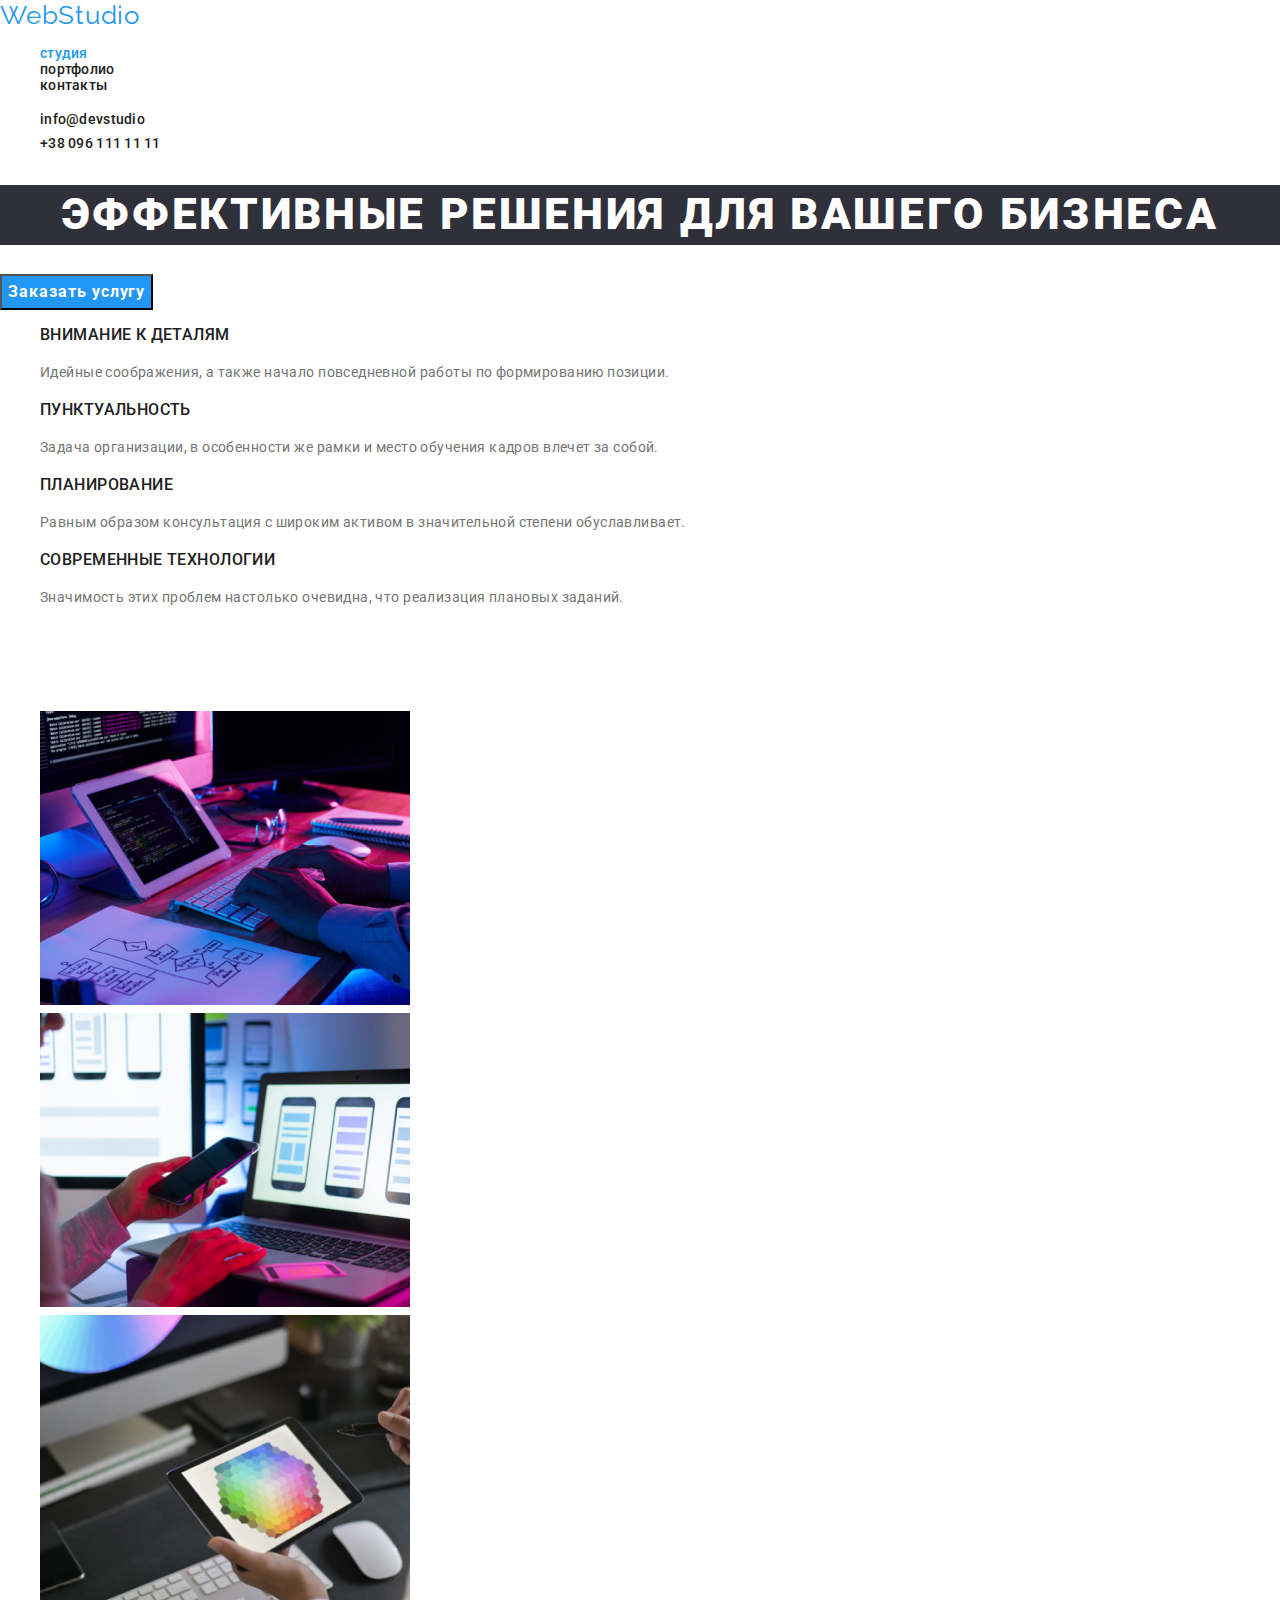
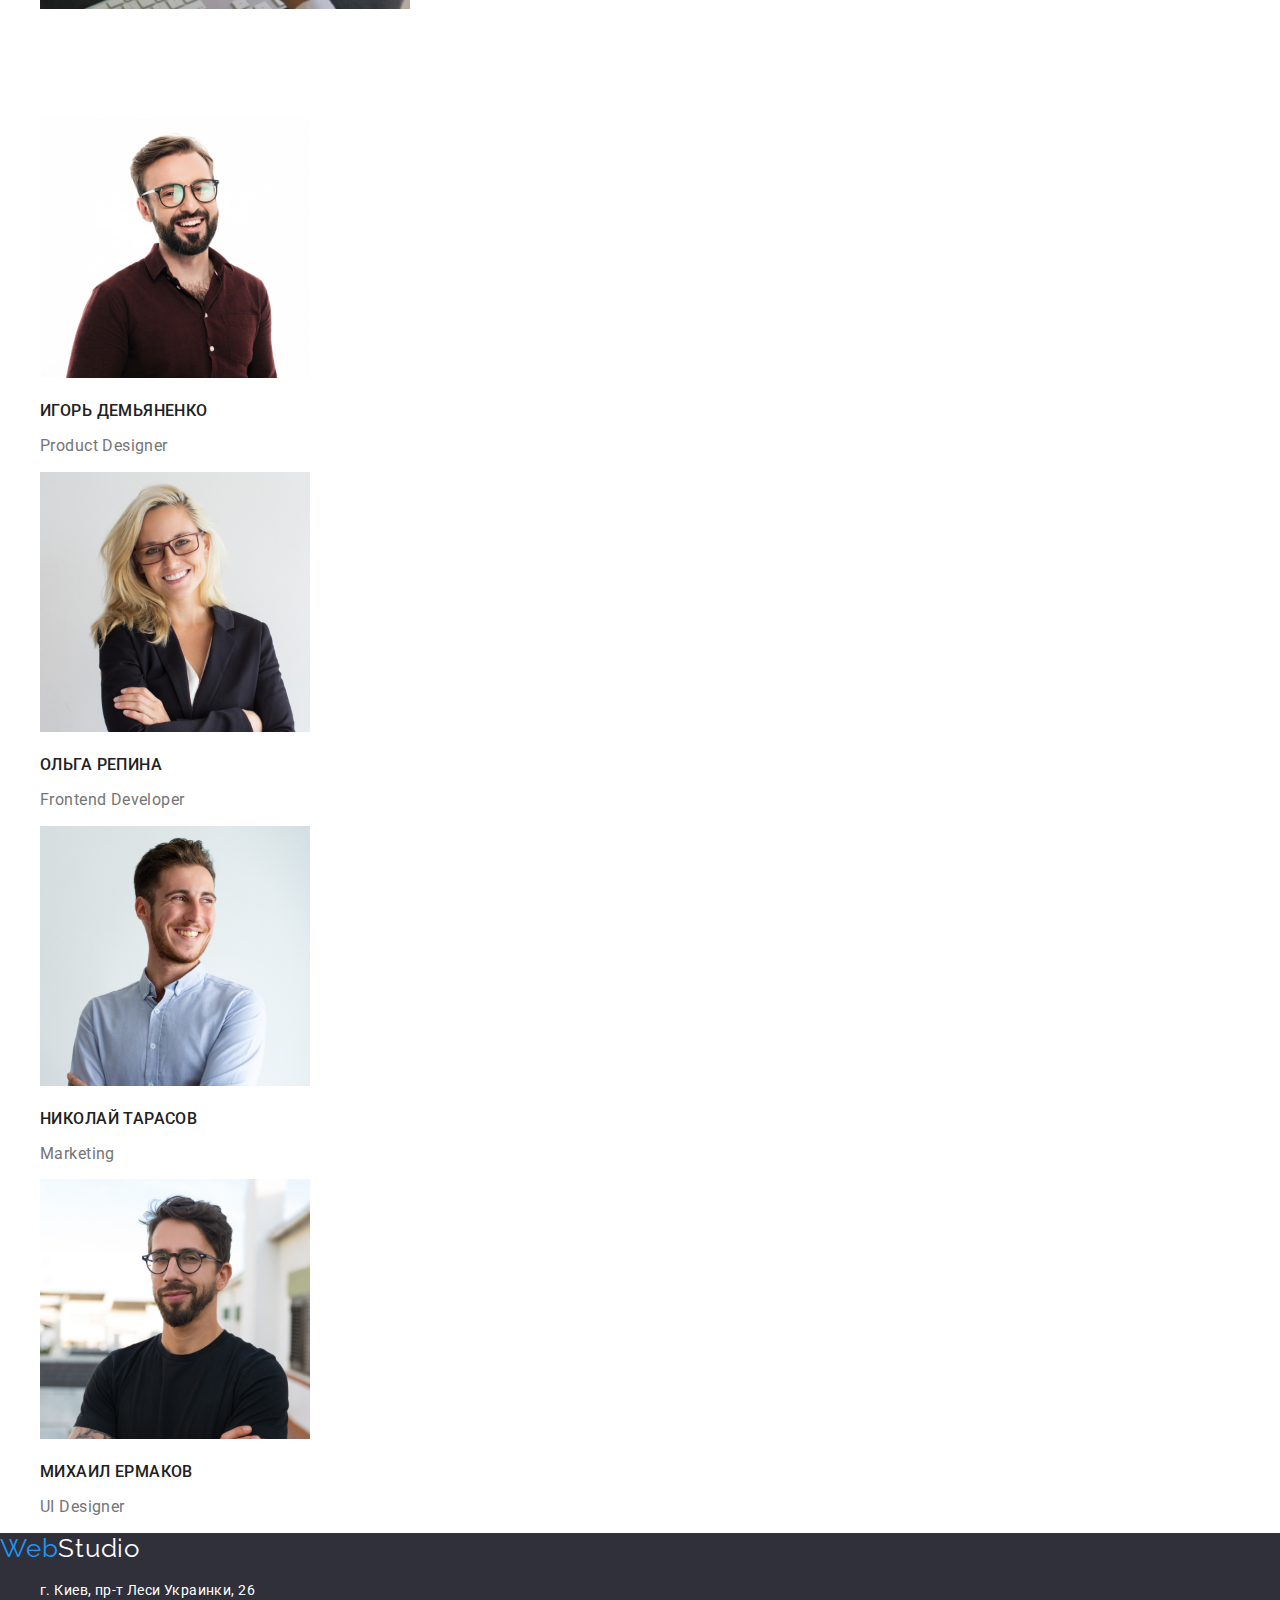
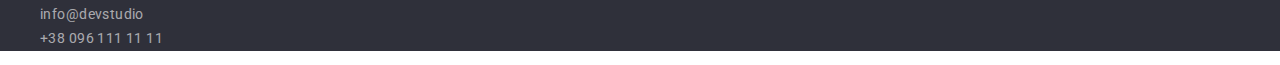
==== index.html @ ec2ee8ae "start" ====
<!DOCTYPE html>
<html lang="ru">
  <head>
    <meta charset="UTF-8" />
    <meta http-equiv="X-UA-Compatible" content="IE=edge" />
    <meta name="viewport" content="width=device-width, initial-scale=1.0" />
    <link rel="preconnect" href="https://fonts.gstatic.com">
    <link href="https://fonts.googleapis.com/css2?family=Raleway:wght@700&family=Roboto:wght@400;500;700;900&display=swap" rel="stylesheet">
    <link rel="stylesheet" href="https://cdnjs.cloudflare.com/ajax/libs/modern-normalize/1.0.0/modern-normalize.css">
    <link rel="stylesheet" href="./css/styles.css">
    <title>Document</title>
  </head>
  <body>
    <header>
      <a href="./index.html" class="link logo"><span class="logo-header">Web</span>Studio</a>
      <nav class="text-nav">
        <ul class="list">
          <li><a href="./index.html" class="link accent-pege">студия</a></li>
          <li><a href="./portfolio.html" class="link">портфолио</a></li>
          <li><a href="" class="link">контакты</a></li>
        </ul>
      </nav>

      <ul class="list">
        <li><a class="link text-nav contacts" href="mailto:info@devstudio">info@devstudio</a></li>
        <li><a class="link text-nav contacts" href="tel:+380961111111">+38 096 111 11 11</a></li>
      </ul>
    </header>

    <!--секцыя шапка-->
    <main>
      <section>
        <h1 class="main-title">Эффективные решения для вашего бизнеса</h1>
        <button class="btn" type="button">Заказать услугу</button>
      </section>

      <!--особености-->

      <section>
        <h2 class="visually-hidden">характеристики</h2>
        <ul class="list">
          <li>
            <h3 class="title-text">Внимание к деталям</h3>
            <p>
              Идейные соображения, а также начало повседневной работы по
              формированию позиции.
            </p>
          </li>
          <li>
            <h3 class="title-text">Пунктуальность</h3>
            <p>
              Задача организации, в особенности же рамки и место обучения кадров
              влечет за собой.
            </p>
          </li>
          <li>
            <h3 class="title-text">Планирование</h3>
            <p>
              Равным образом консультация с широким активом в значительной
              степени обуславливает.
            </p>
          </li>
          <li>
            <h3 class="title-text">Современные технологии</h3>
            <p>
              Значимость этих проблем настолько очевидна, что реализация
              плановых заданий.
            </p>
          </li>
        </ul>
      </section>

      <!--чем мы занимаемся-->

      <section>
        <h2 class="title-section">Чем мы занимаемся</h2>
        <ul class="list">
          <li>
            <img src="./imeges/box1.jpg" alt="box1" width="370" height="294" />
          </li>
          <li>
            <img src="./imeges/box2.jpg" alt="box2" width="370" height="294" />
          </li>
          <li>
            <img src="./imeges/box3.jpg" alt="box3" width="370" height="294" />
          </li>
        </ul>
      </section>

      <!--наша команда-->

      <section>
        <h2 class="title-section">наша команда</h2>
        <ul class="list">
          <li>
            <img
              src="./imeges/igor.jpg"
              alt="Игорь Демьяненко"
              width="270"
              height="260"
            />
            <h3 class="title-text">Игорь Демьяненко</h3>
            <p lang="en" class="text-team-card">Product Designer</p>
          </li>
          <li>
            <img
              src="./imeges/olga.jpg"
              alt="Ольга Репина"
              width="270"
              height="260"
            />
            <h3 class="title-text">Ольга Репина</h3>
            <p lang="en" class="text-team-card">Frontend Developer</p>
          </li>
          <li>
            <img
              src="./imeges/nikolay.jpg"
              alt="Николай Тарасов"
              width="270"
              height="260"
            />
            <h3 class="title-text">Николай Тарасов</h3>
            <p lang="en" class="text-team-card">Marketing</p>
          </li>
          <li>
            <img
              src="./imeges/mihail.jpg"
              alt="Михаил Ермаков"
              width="270"
              height="260"
            />
            <h3 class="title-text">Михаил Ермаков</h3>
            <p lang="en" class="text-team-card">UI Designer</p>
          </li>
        </ul>
      </section>
    </main>
    <!--футер-->

    <footer class="footer">
      <a href="./index.html" class="link logo"><span class="logo-header">Web</span><span class="Studio-cl">Studio</span></a>
      <address class="address">
        <ul class="list">
          <li class="address-street">г. Киев, пр-т Леси Украинки, 26</li>
          <li><a class="link contacts-addres" href="mailto:info@devstudio">info@devstudio</a></li>
          <li><a class="link contacts-addres" href="tel:+380961111111">+38 096 111 11 11</a></li>
        </ul>
      </address>
    </footer>
  </body>
</html>
---- css/styles.css ----
:root{
    --mein-text-cl:#757575;
    --main-title-cl:#FFFFFF;
    --title-cl:#212121;
    --link-cl:#2196F3;

    --main-text-cl:'Roboto', sans-serif;
    --title-text-cl:'Raleway', sans-serif;

    --blak-bg:#2F303A;
    --bg:#F5F4FA;
    --bg:#E5E5E5;
}




body{   
    font-family: var(--main-text-cl);
    font-size: 14px;
    line-height: 1.71;
    letter-spacing: 0.03em;
    color:var(--mein-text-cl)}

.link{
    color: var(--title-cl);
    text-decoration: none;
}

.link:hover,
.link:focus{color:var(--link-cl);}

.logo{
    font-family: var(--title-text-cl);
    font-size: 26px;
    line-height: 1.19;
    letter-spacing: 0.03em;
    }

.visually-hidden {
    position: absolute;
    width: 1px;
    height: 1px;
    border: 0;
    margin: -1px;
    padding: 0;
    clip: rect(0 0 0 0);
    overflow: hidden;
}

.logo-header{color:var(--link-cl);}

.list{list-style: none;}

.address{font-style:inherit;}

.text-nav{
    font-weight: 500;
    font-size: 14px;
    line-height: 1.14;
    letter-spacing: 0.02em;
    color:var(--title-cl) ;}

.accent-pege{color: var(--link-cl);}

.contacts{
    color: var(--title-cl);}
    
    .main-title{
    font-weight: 900;
    font-size: 44px;
    line-height: 1.36;
    text-align: center;
    letter-spacing: 0.06em;
    text-transform: uppercase;
    color:var(--main-title-cl);
    background-color:var(--blak-bg);
}

.btn{
    font-weight: bold;
    font-size: 16px;
    line-height: 1.87;
    letter-spacing: 0.06em;
    color:var(--main-title-cl);
    background-color:var(--link-cl);

}

.title-section{
    font-weight: bold;
    font-size: 36px;
    line-height: 1.16;
    text-align: center;
    letter-spacing: 0.03em;
    color: var(--main-title-cl);

}

.title-text{
    font-weight: 500;
    font-size: 16px;
    line-height: 1.18;
    text-transform: uppercase;
    color:var(--title-cl);
   }

   .text-team-card{
        font-size: 16px;
        line-height: 1.18;
    }

   .footer{background-color: var(--blak-bg);}

   .Studio-cl{color:var(--main-title-cl)}

   .address-street{color: var(--main-title-cl)}

  
   .contacts-addres{color: rgba(255, 255, 255, 0.6);}

   .btn-filtr{
        font-weight: 500;
        font-size: 16px;
        line-height: 1.62;
        text-align: center;
        color:var(--title-cl)    
   }

   .btn-filtr:hover,
   .btn-filtr:focus{
       color: var(--main-title-cl);
       background-color: var(--link-cl);
       cursor: pointer;
   }

   .title-portfolio{
        font-weight: bold;
        font-size: 18px;
        line-height: 2;
        letter-spacing: 0.06em;
        color: var(--title-cl);
   }



   .text-portfolio{
        font-size: 16px;
        line-height: 1.87;
     }
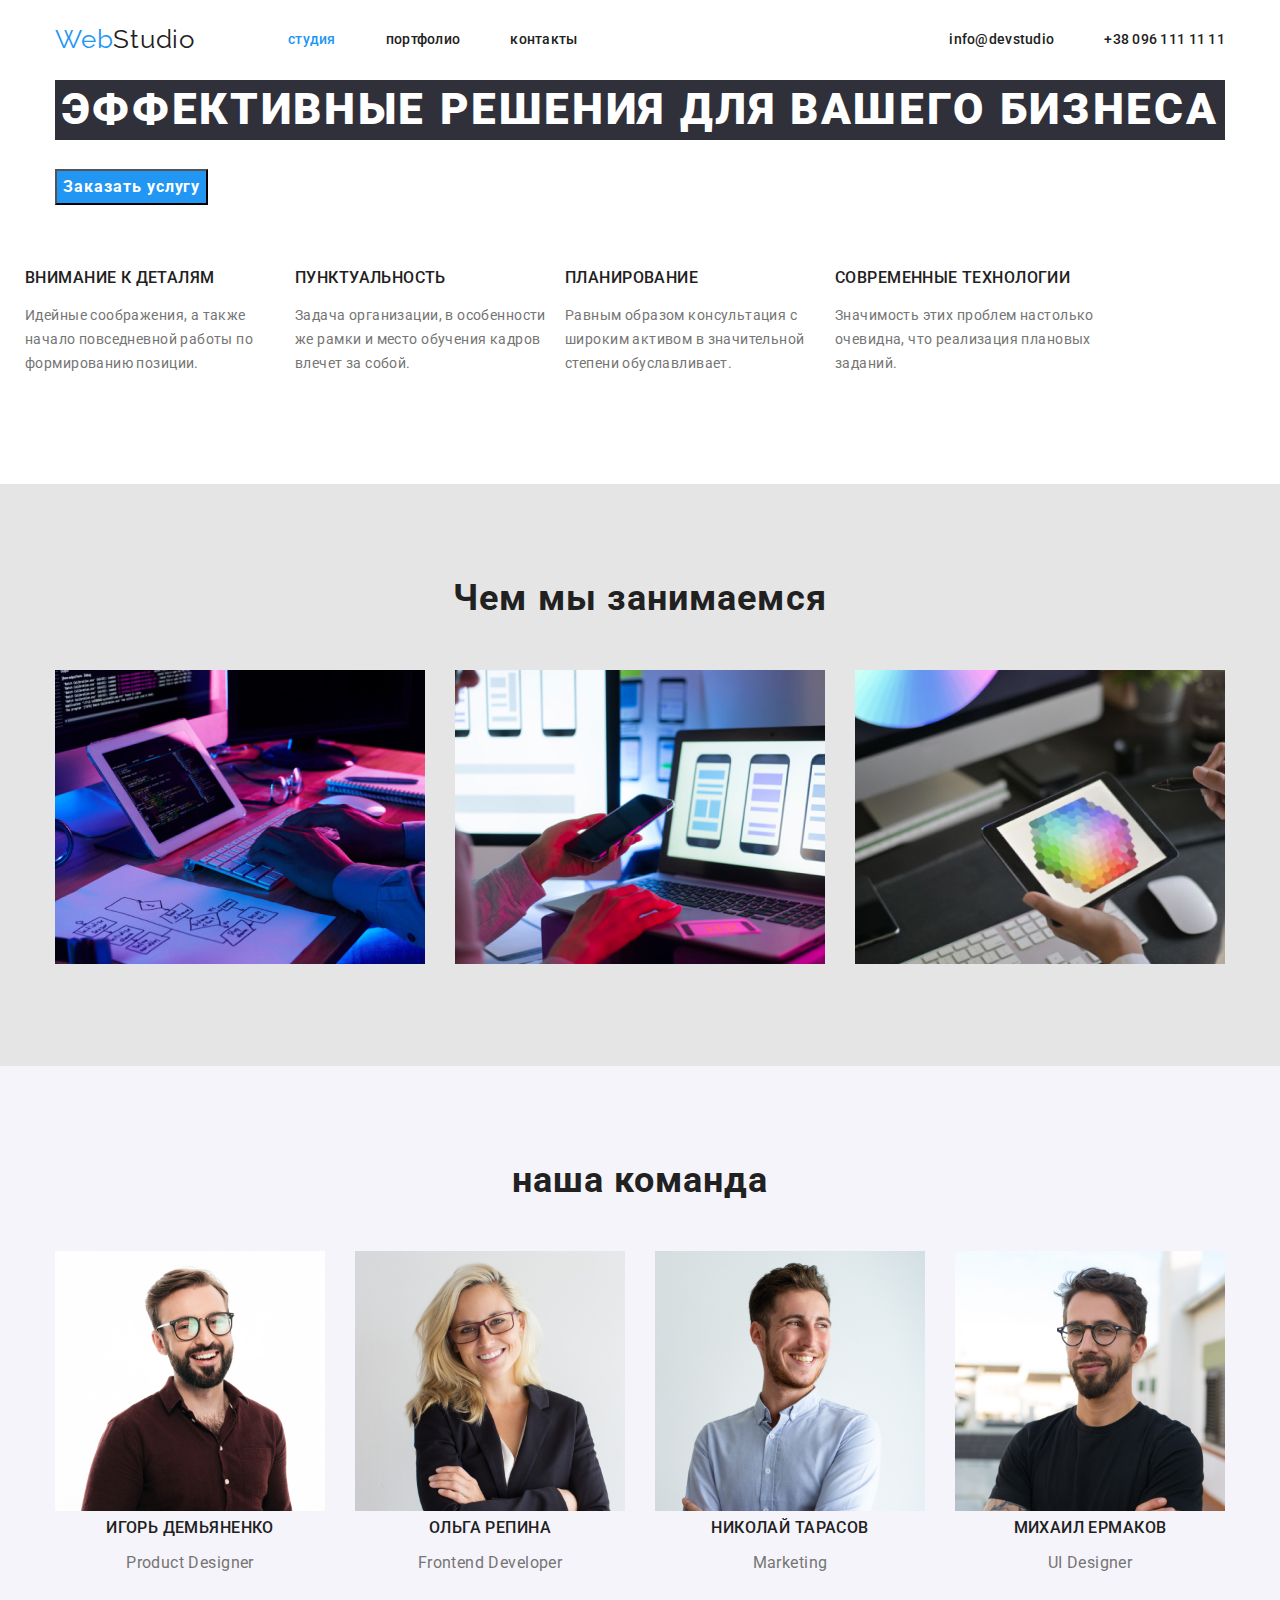
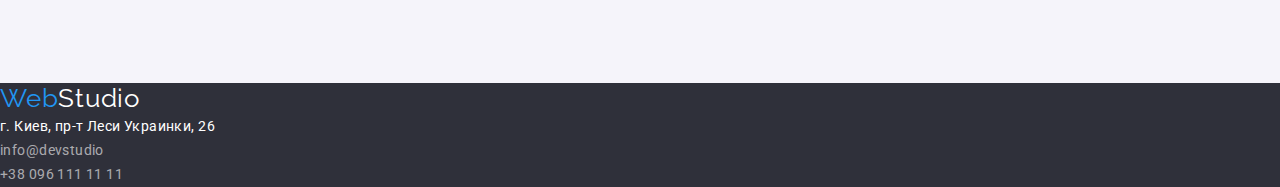
==== commit f8127122: "text" ====
--- a/index.html
+++ b/index.html
@@ -11,56 +11,61 @@
     <title>Document</title>
   </head>
   <body>
-    <header>
-      <a href="./index.html" class="link logo"><span class="logo-header">Web</span>Studio</a>
+    <header class="header">
+      <div class="container">
+      <a href="./index.html" class="link logo logo-marg"><span class="logo-header">Web</span>Studio</a>
       <nav class="text-nav">
-        <ul class="list">
-          <li><a href="./index.html" class="link accent-pege">студия</a></li>
-          <li><a href="./portfolio.html" class="link">портфолио</a></li>
-          <li><a href="" class="link">контакты</a></li>
+        <ul class="menu list">
+          <li class="menu-item"><a href="./index.html" class="link accent-pege">студия</a></li>
+          <li class="menu-item"><a href="./portfolio.html" class="link">портфолио</a></li>
+          <li class="menu-item"><a href="" class="link">контакты</a></li>
         </ul>
       </nav>
 
-      <ul class="list">
-        <li><a class="link text-nav contacts" href="mailto:info@devstudio">info@devstudio</a></li>
+      <ul class="menu list contacts-marg">
+        <li class="mail-marg"><a class="link text-nav contacts" href="mailto:info@devstudio">info@devstudio</a></li>
         <li><a class="link text-nav contacts" href="tel:+380961111111">+38 096 111 11 11</a></li>
       </ul>
+    </div>
     </header>
 
     <!--секцыя шапка-->
     <main>
       <section>
+        <div class="container">
         <h1 class="main-title">Эффективные решения для вашего бизнеса</h1>
         <button class="btn" type="button">Заказать услугу</button>
-      </section>
+            </div>
+          </section>
 
       <!--особености-->
 
-      <section>
+      <section class="section tem-work">
+        <div class="container">
         <h2 class="visually-hidden">характеристики</h2>
-        <ul class="list">
-          <li>
+        <ul class="list card-set">
+          <li class="feature-item">
             <h3 class="title-text">Внимание к деталям</h3>
             <p>
               Идейные соображения, а также начало повседневной работы по
               формированию позиции.
             </p>
           </li>
-          <li>
+          <li class="feature-item">
             <h3 class="title-text">Пунктуальность</h3>
             <p>
               Задача организации, в особенности же рамки и место обучения кадров
               влечет за собой.
             </p>
           </li>
-          <li>
+          <li class="feature-item">
             <h3 class="title-text">Планирование</h3>
             <p>
               Равным образом консультация с широким активом в значительной
               степени обуславливает.
             </p>
           </li>
-          <li>
+          <li class="feature-item">
             <h3 class="title-text">Современные технологии</h3>
             <p>
               Значимость этих проблем настолько очевидна, что реализация
@@ -68,31 +73,35 @@
             </p>
           </li>
         </ul>
+        </div>
       </section>
 
       <!--чем мы занимаемся-->
 
-      <section>
+      <section class="section team-work">
+        <div class="container">
         <h2 class="title-section">Чем мы занимаемся</h2>
-        <ul class="list">
-          <li>
+        <ul class="list card-set">
+          <li class="item work-item">
             <img src="./imeges/box1.jpg" alt="box1" width="370" height="294" />
           </li>
-          <li>
+          <li class="item work-item">
             <img src="./imeges/box2.jpg" alt="box2" width="370" height="294" />
           </li>
-          <li>
+          <li class="item work-item">
             <img src="./imeges/box3.jpg" alt="box3" width="370" height="294" />
           </li>
         </ul>
+      </div>
       </section>
 
       <!--наша команда-->
 
-      <section>
+      <section class="section team">
+        <div class="container">
         <h2 class="title-section">наша команда</h2>
-        <ul class="list">
-          <li>
+        <ul class="list card-set">
+          <li class="item team-item">
             <img
               src="./imeges/igor.jpg"
               alt="Игорь Демьяненко"
@@ -102,7 +111,7 @@
             <h3 class="title-text">Игорь Демьяненко</h3>
             <p lang="en" class="text-team-card">Product Designer</p>
           </li>
-          <li>
+          <li class="item team-item">
             <img
               src="./imeges/olga.jpg"
               alt="Ольга Репина"
@@ -112,7 +121,7 @@
             <h3 class="title-text">Ольга Репина</h3>
             <p lang="en" class="text-team-card">Frontend Developer</p>
           </li>
-          <li>
+          <li class="item team-item">
             <img
               src="./imeges/nikolay.jpg"
               alt="Николай Тарасов"
@@ -122,7 +131,7 @@
             <h3 class="title-text">Николай Тарасов</h3>
             <p lang="en" class="text-team-card">Marketing</p>
           </li>
-          <li>
+          <li class="item team-item">
             <img
               src="./imeges/mihail.jpg"
               alt="Михаил Ермаков"
@@ -133,6 +142,7 @@
             <p lang="en" class="text-team-card">UI Designer</p>
           </li>
         </ul>
+      </div>
       </section>
     </main>
     <!--футер-->
--- a/css/styles.css
+++ b/css/styles.css
@@ -8,10 +8,19 @@
     --title-text-cl:'Raleway', sans-serif;
 
     --blak-bg:#2F303A;
-    --bg:#F5F4FA;
+    --gray-bg:#F5F4FA;
     --bg:#E5E5E5;
 }
 
+html{
+    box-sizing: border-box;
+}
+
+*,
+*::before,
+*::after {
+  box-sizing: inherit;
+}
 
 
 
@@ -22,6 +31,29 @@
     letter-spacing: 0.03em;
     color:var(--mein-text-cl)}
 
+h1,
+h2,
+h3,
+p{margin-top: 0;}
+
+.container {
+  width: 1200px;
+  padding-left: 15px;
+  padding-right: 15px;
+  margin-left: auto;
+  margin-right: auto;
+}
+
+.section{
+    padding-top: 94px;
+    padding-bottom: 94px;
+   }
+
+.header .container {
+  display: flex;
+  align-items: center;
+ }
+
 .link{
     color: var(--title-cl);
     text-decoration: none;
@@ -36,6 +68,11 @@
     line-height: 1.19;
     letter-spacing: 0.03em;
     }
+
+.logo-marg{
+    margin-right: 93px;
+    padding-top: 24px;
+    padding-bottom: 25px;}
 
 .visually-hidden {
     position: absolute;
@@ -48,10 +85,18 @@
     overflow: hidden;
 }
 
-.logo-header{color:var(--link-cl);}
-
-.list{list-style: none;}
-
+.logo-header {color:var(--link-cl);}
+
+.list {
+    margin: 0;
+    padding-left: 0;
+    list-style: none;}
+
+.menu {display: inline-flex;}
+
+.menu-item:not(:last-child) {
+  margin-right: 50px;
+}
 .address{font-style:inherit;}
 
 .text-nav{
@@ -65,8 +110,13 @@
 
 .contacts{
     color: var(--title-cl);}
-    
-    .main-title{
+
+.contacts-marg{
+    margin-left: auto;
+}
+.mail-marg{margin-right: 50px;}
+
+.main-title{
     font-weight: 900;
     font-size: 44px;
     line-height: 1.36;
@@ -87,14 +137,42 @@
 
 }
 
+.team{background-color: var(--gray-bg);}
+.team-work{background-color: var(--bg);}
+
 .title-section{
+    margin-bottom: 50px;
     font-weight: bold;
     font-size: 36px;
     line-height: 1.16;
     text-align: center;
     letter-spacing: 0.03em;
-    color: var(--main-title-cl);
-
+    color: var(--title-cl);
+}
+
+.item {
+  margin-left: 30px;
+  margin-top: 30px;}
+
+.card-set {
+  display: flex;
+  flex-wrap: wrap;
+  margin-left: -30px;
+  margin-top: -30px;
+}
+
+.feature-item{
+    flex-basis: calc((100% - 4 * 30px) / 4);
+    text-align: left;  
+}
+
+.work-item {
+    flex-basis: calc((100% - 3 * 30px) / 3);
+}
+
+.team-item {
+    flex-basis: calc((100% - 4 * 30px) / 4);
+    text-align: center;
 }
 
 .title-text{
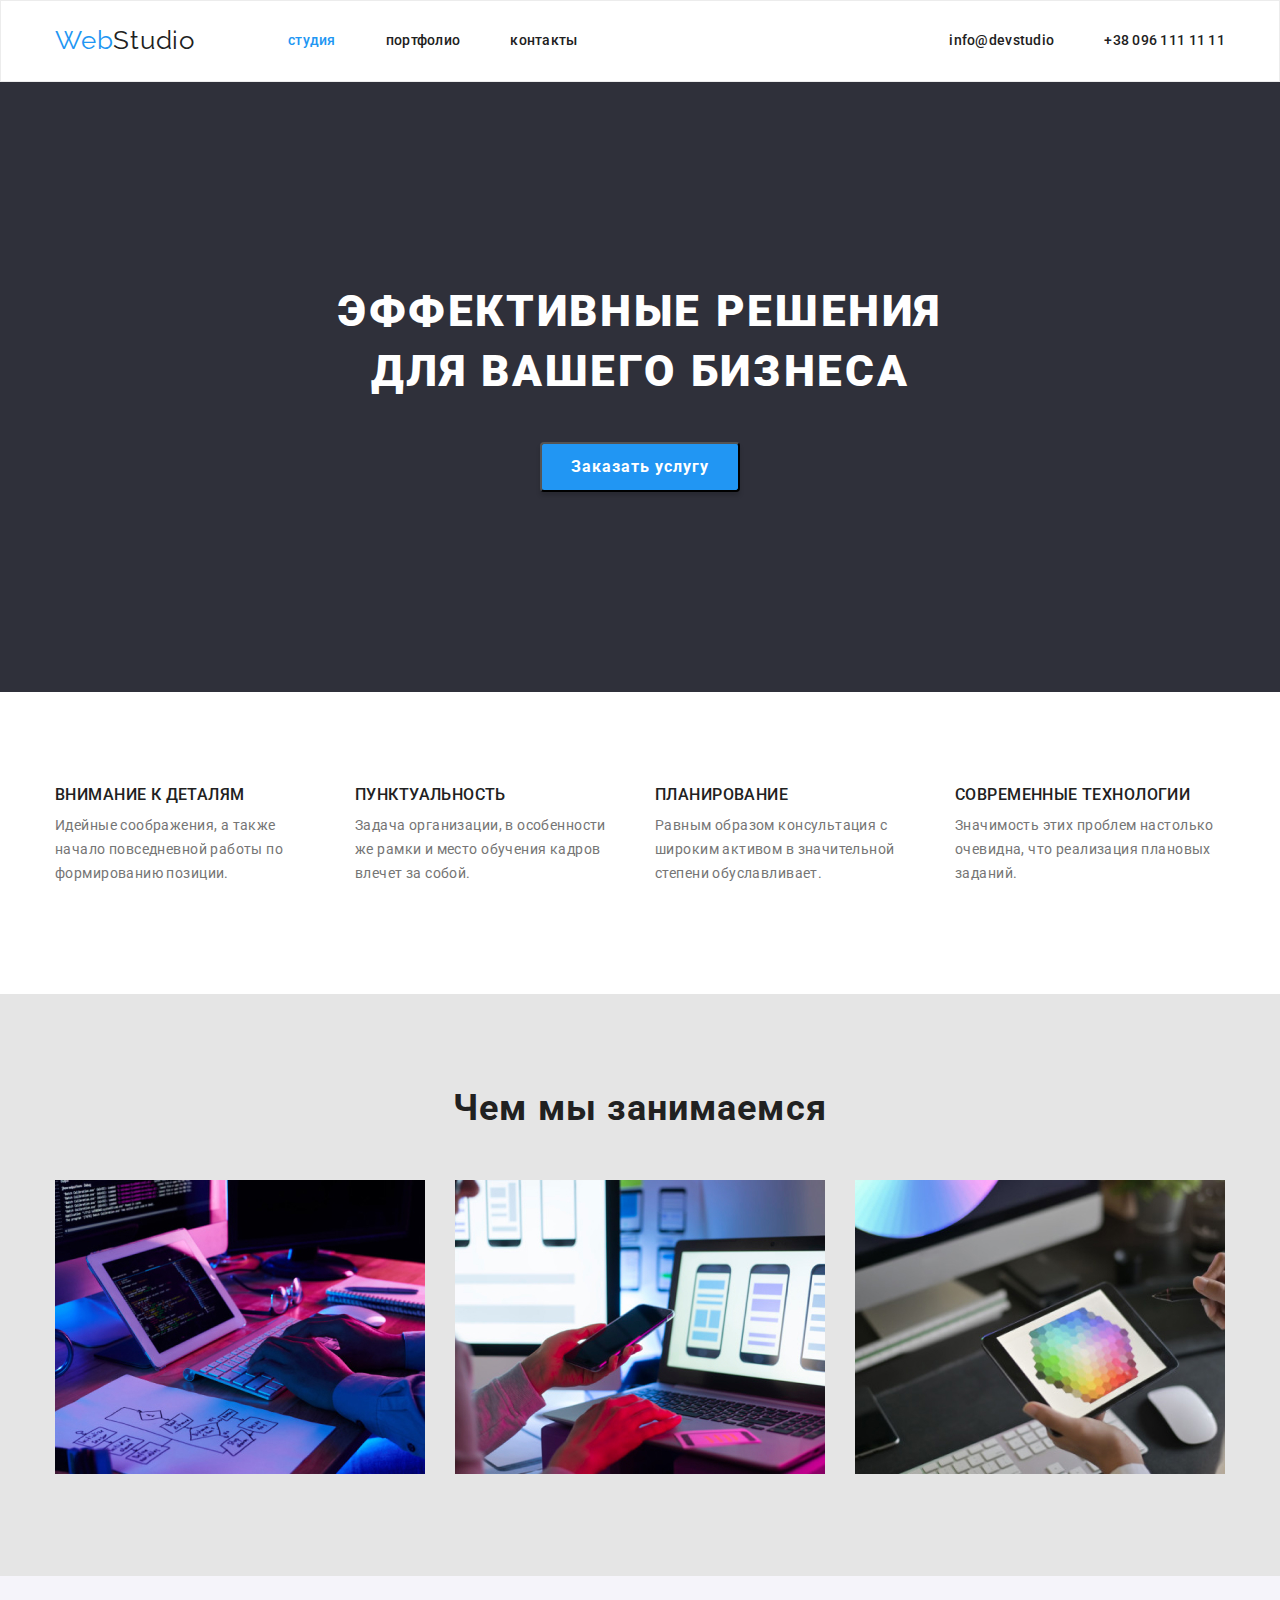
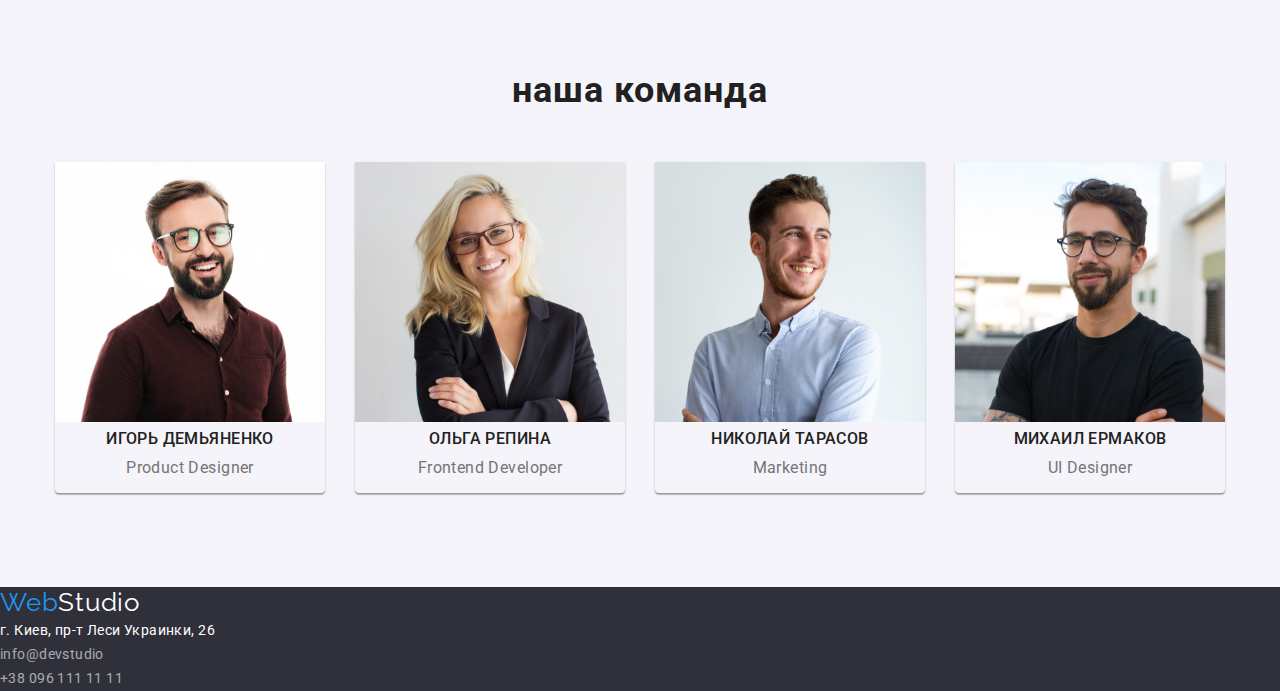
==== commit fcf41d34: "filtr portfolio" ====
--- a/index.html
+++ b/index.html
@@ -32,7 +32,7 @@
     <!--секцыя шапка-->
     <main>
       <section>
-        <div class="container">
+        <div class="container cap">
         <h1 class="main-title">Эффективные решения для вашего бизнеса</h1>
         <button class="btn" type="button">Заказать услугу</button>
             </div>
@@ -44,28 +44,28 @@
         <div class="container">
         <h2 class="visually-hidden">характеристики</h2>
         <ul class="list card-set">
-          <li class="feature-item">
+          <li class="item feature-item">
             <h3 class="title-text">Внимание к деталям</h3>
             <p>
               Идейные соображения, а также начало повседневной работы по
               формированию позиции.
             </p>
           </li>
-          <li class="feature-item">
+          <li class="item feature-item">
             <h3 class="title-text">Пунктуальность</h3>
             <p>
               Задача организации, в особенности же рамки и место обучения кадров
               влечет за собой.
             </p>
           </li>
-          <li class="feature-item">
+          <li class="item feature-item">
             <h3 class="title-text">Планирование</h3>
             <p>
               Равным образом консультация с широким активом в значительной
               степени обуславливает.
             </p>
           </li>
-          <li class="feature-item">
+          <li class="item feature-item">
             <h3 class="title-text">Современные технологии</h3>
             <p>
               Значимость этих проблем настолько очевидна, что реализация
@@ -136,8 +136,7 @@
               src="./imeges/mihail.jpg"
               alt="Михаил Ермаков"
               width="270"
-              height="260"
-            />
+              height="260"/>
             <h3 class="title-text">Михаил Ермаков</h3>
             <p lang="en" class="text-team-card">UI Designer</p>
           </li>
--- a/css/styles.css
+++ b/css/styles.css
@@ -10,6 +10,7 @@
     --blak-bg:#2F303A;
     --gray-bg:#F5F4FA;
     --bg:#E5E5E5;
+    --border: #EEEEEE;
 }
 
 html{
@@ -48,7 +49,7 @@
     padding-top: 94px;
     padding-bottom: 94px;
    }
-
+.header{border: 1px solid #ECECEC;}
 .header .container {
   display: flex;
   align-items: center;
@@ -90,7 +91,8 @@
 .list {
     margin: 0;
     padding-left: 0;
-    list-style: none;}
+    list-style: none;
+}
 
 .menu {display: inline-flex;}
 
@@ -116,24 +118,38 @@
 }
 .mail-marg{margin-right: 50px;}
 
+.cap{
+    width: 100%;
+    padding-top: 200px;
+    padding-bottom: 200px;
+    text-align: center;
+    background-color:var(--blak-bg);
+}
+
 .main-title{
     font-weight: 900;
     font-size: 44px;
     line-height: 1.36;
-    text-align: center;
     letter-spacing: 0.06em;
     text-transform: uppercase;
     color:var(--main-title-cl);
-    background-color:var(--blak-bg);
+    max-width: 696px;
+    margin-left: auto;
+    margin-right: auto;
+    margin-bottom: 40px;
 }
 
 .btn{
+    min-width: 200px;
+    min-height: 50px;
     font-weight: bold;
     font-size: 16px;
     line-height: 1.87;
     letter-spacing: 0.06em;
     color:var(--main-title-cl);
     background-color:var(--link-cl);
+    box-shadow: 0px 4px 4px rgba(0, 0, 0, 0.15);
+    border-radius: 4px;
 
 }
 
@@ -168,11 +184,16 @@
 
 .work-item {
     flex-basis: calc((100% - 3 * 30px) / 3);
+    background: url(creative-artist-web-design-with-working-colour-selection-graphic-tablet_35674-1119.jpg);
 }
 
 .team-item {
     flex-basis: calc((100% - 4 * 30px) / 4);
     text-align: center;
+    border-radius: 0px 0px 4px 4px;
+    box-shadow: 0px 1px 3px rgba(0, 0, 0, 0.12),
+     0px 1px 1px rgba(0, 0, 0, 0.14), 
+     0px 2px 1px rgba(0, 0, 0, 0.2);
 }
 
 .title-text{
@@ -181,6 +202,7 @@
     line-height: 1.18;
     text-transform: uppercase;
     color:var(--title-cl);
+    margin-bottom: 10px;
    }
 
    .text-team-card{
@@ -202,8 +224,18 @@
         font-size: 16px;
         line-height: 1.62;
         text-align: center;
-        color:var(--title-cl)    
-   }
+        color:var(--title-cl); 
+        border: 1px solid var(--border);
+        box-sizing: border-box;
+        background: var(--gray-bg);
+        border-radius: 4px;
+   }
+
+   .button{padding:6px 22px}
+
+.section-filtr{padding-bottom: 50px;
+margin-left: auto;
+margin-right: auto;}
 
    .btn-filtr:hover,
    .btn-filtr:focus{
@@ -211,6 +243,17 @@
        background-color: var(--link-cl);
        cursor: pointer;
    }
+
+.btn-filtr:not(:last-child) {
+  margin-right: 8px;
+}
+
+.container-filter{
+    margin-left: auto;
+    margin-right: auto;
+    padding-left: auto;
+    padding-right: auto;
+}
 
    .title-portfolio{
         font-weight: bold;
@@ -218,6 +261,7 @@
         line-height: 2;
         letter-spacing: 0.06em;
         color: var(--title-cl);
+        margin: 20px 24px 4px 24px;
    }
 
 
@@ -225,4 +269,6 @@
    .text-portfolio{
         font-size: 16px;
         line-height: 1.87;
-     }+        margin: 0 24px 20px 24px;
+     }
+     .section-portfolio{background-color: var(--bg);}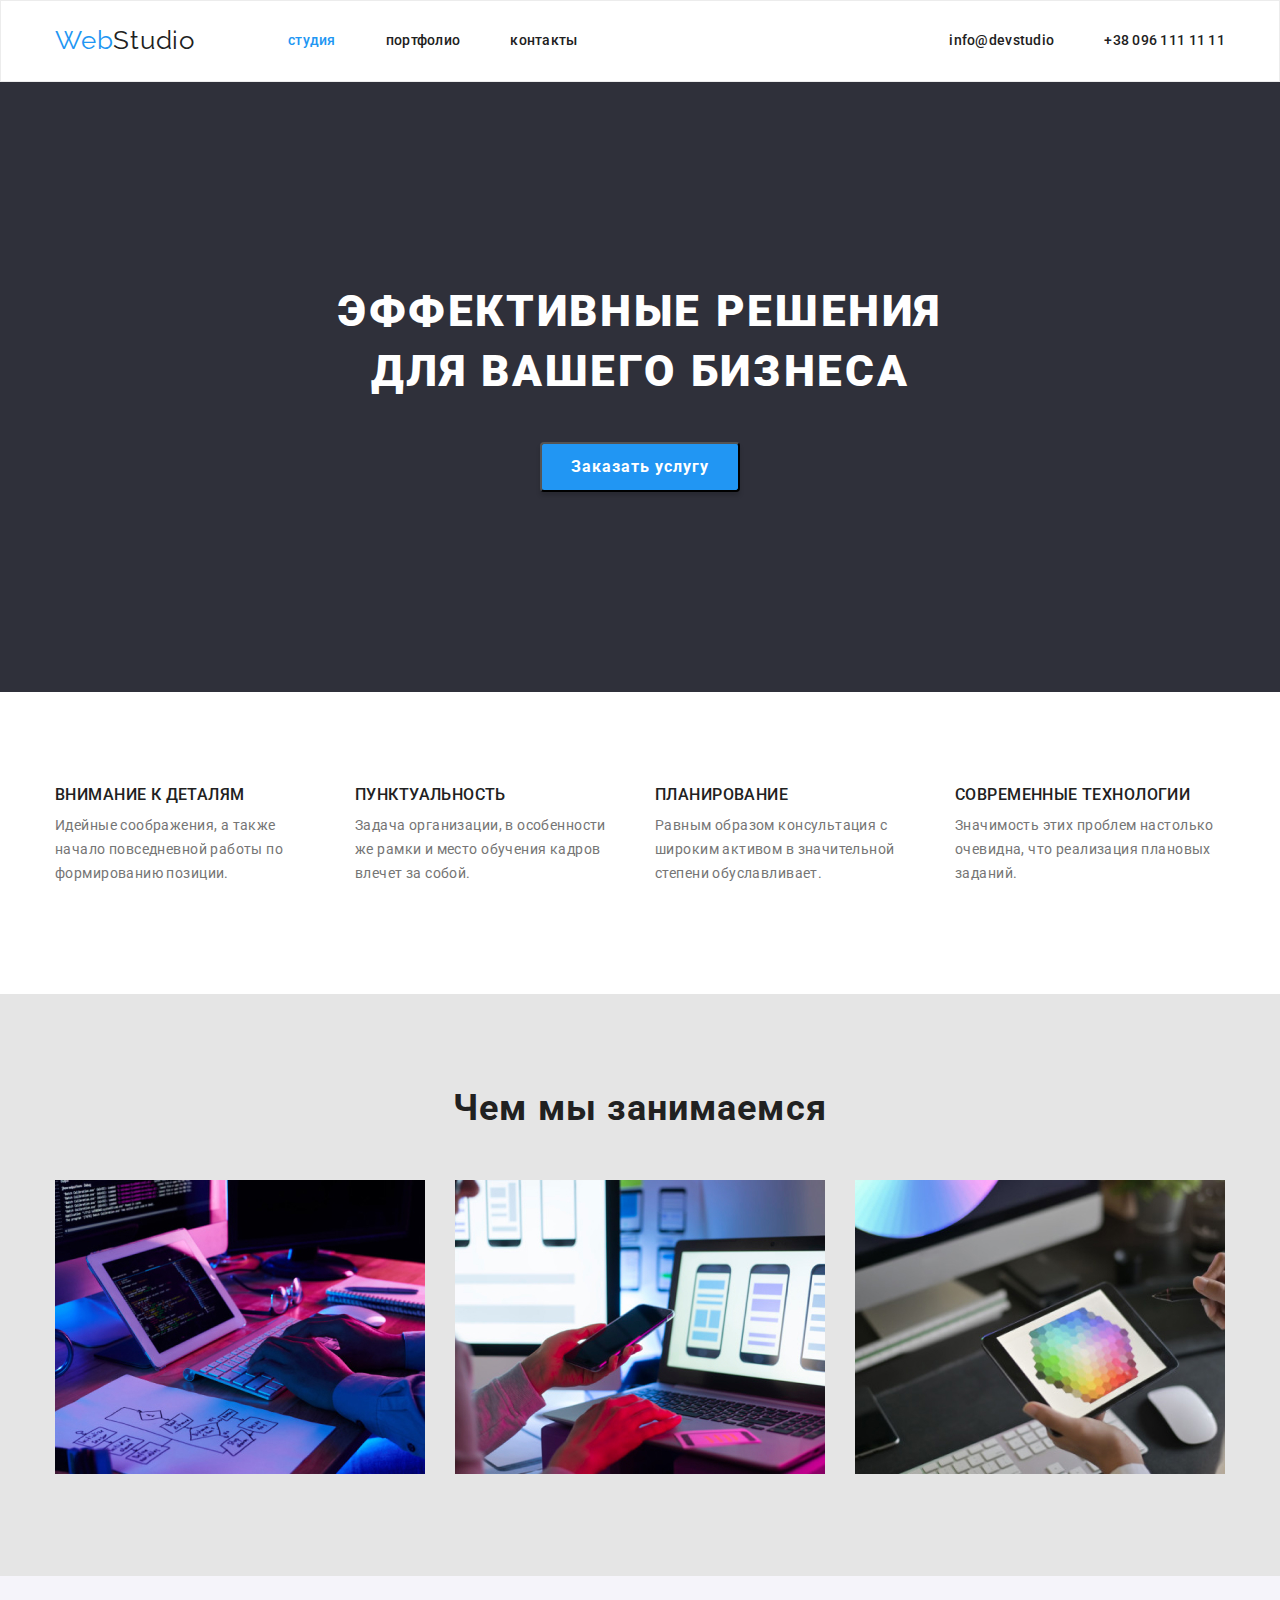
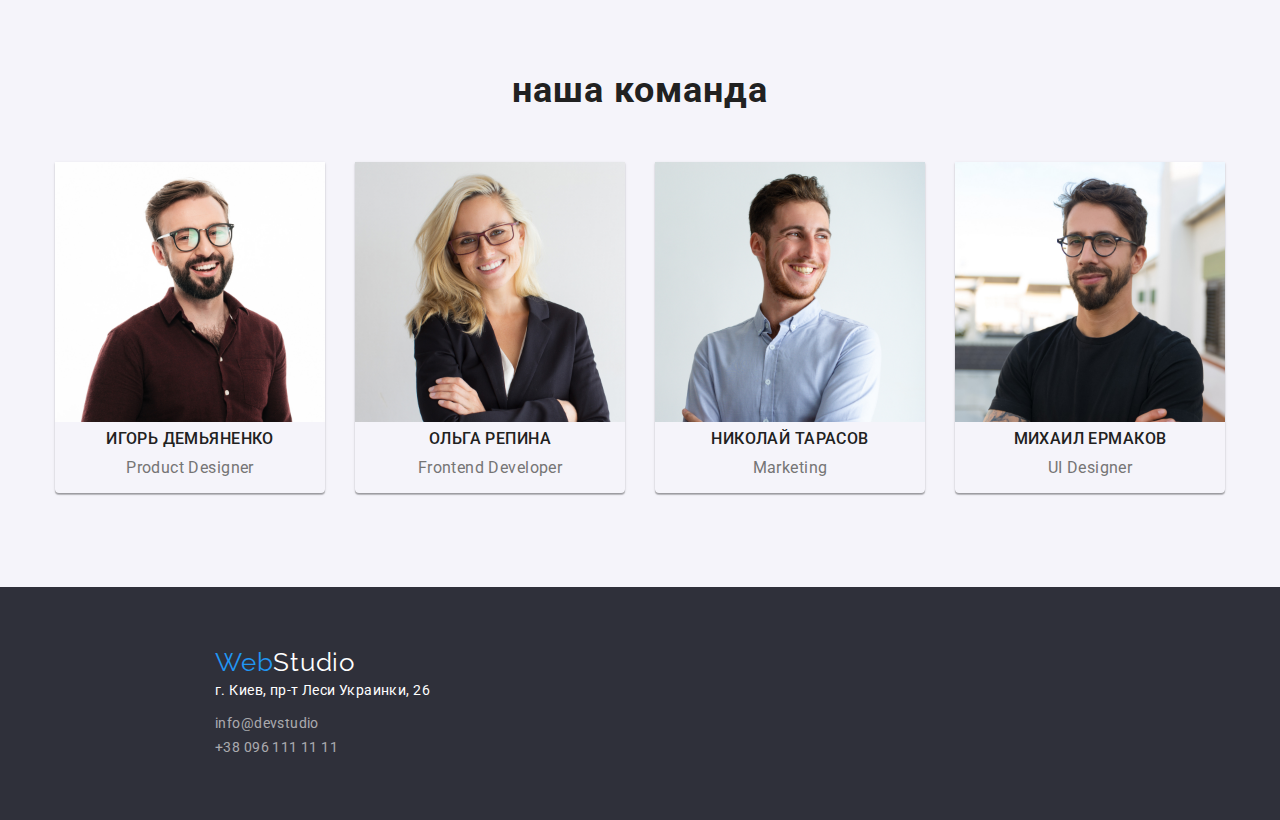
==== commit c4b1099c: "finish" ====
--- a/index.html
+++ b/index.html
@@ -147,7 +147,7 @@
     <!--футер-->
 
     <footer class="footer">
-      <a href="./index.html" class="link logo"><span class="logo-header">Web</span><span class="Studio-cl">Studio</span></a>
+      <a href="./index.html" class="link logo logo-footer"><span class="logo-header">Web</span><span class="Studio-cl">Studio</span></a>
       <address class="address">
         <ul class="list">
           <li class="address-street">г. Киев, пр-т Леси Украинки, 26</li>
--- a/css/styles.css
+++ b/css/styles.css
@@ -1,79 +1,90 @@
-:root{
-    --mein-text-cl:#757575;
-    --main-title-cl:#FFFFFF;
-    --title-cl:#212121;
-    --link-cl:#2196F3;
-
-    --main-text-cl:'Roboto', sans-serif;
-    --title-text-cl:'Raleway', sans-serif;
-
-    --blak-bg:#2F303A;
-    --gray-bg:#F5F4FA;
-    --bg:#E5E5E5;
+:root {
+    --mein-text-cl: #757575;
+    --main-title-cl: #FFFFFF;
+    --title-cl: #212121;
+    --link-cl: #2196F3;
+
+    --main-text-cl: 'Roboto', sans-serif;
+    --title-text-cl: 'Raleway', sans-serif;
+
+    --blak-bg: #2F303A;
+    --gray-bg: #F5F4FA;
+    --bg: #E5E5E5;
     --border: #EEEEEE;
 }
 
-html{
+html, * {
     box-sizing: border-box;
+
 }
 
 *,
 *::before,
 *::after {
-  box-sizing: inherit;
-}
-
-
-
-body{   
+    box-sizing: inherit;
+}
+
+
+
+body {
     font-family: var(--main-text-cl);
     font-size: 14px;
     line-height: 1.71;
     letter-spacing: 0.03em;
-    color:var(--mein-text-cl)}
+    color: var(--mein-text-cl)
+}
 
 h1,
 h2,
 h3,
-p{margin-top: 0;}
+p {
+    margin-top: 0;
+}
 
 .container {
-  width: 1200px;
-  padding-left: 15px;
-  padding-right: 15px;
-  margin-left: auto;
-  margin-right: auto;
-}
-
-.section{
+    width: 1200px;
+    padding-left: 15px;
+    padding-right: 15px;
+    margin-left: auto;
+    margin-right: auto;
+}
+
+.section {
     padding-top: 94px;
     padding-bottom: 94px;
-   }
-.header{border: 1px solid #ECECEC;}
+}
+
+.header {
+    border: 1px solid #ECECEC;
+}
+
 .header .container {
-  display: flex;
-  align-items: center;
- }
-
-.link{
+    display: flex;
+    align-items: center;
+}
+
+.link {
     color: var(--title-cl);
     text-decoration: none;
 }
 
 .link:hover,
-.link:focus{color:var(--link-cl);}
-
-.logo{
+.link:focus {
+    color: var(--link-cl);
+}
+
+.logo {
     font-family: var(--title-text-cl);
     font-size: 26px;
     line-height: 1.19;
     letter-spacing: 0.03em;
-    }
-
-.logo-marg{
+}
+
+.logo-marg {
     margin-right: 93px;
     padding-top: 24px;
-    padding-bottom: 25px;}
+    padding-bottom: 25px;
+}
 
 .visually-hidden {
     position: absolute;
@@ -86,7 +97,9 @@
     overflow: hidden;
 }
 
-.logo-header {color:var(--link-cl);}
+.logo-header {
+    color: var(--link-cl);
+}
 
 .list {
     margin: 0;
@@ -94,69 +107,86 @@
     list-style: none;
 }
 
-.menu {display: inline-flex;}
+.menu {
+    display: inline-flex;
+}
 
 .menu-item:not(:last-child) {
-  margin-right: 50px;
-}
-.address{font-style:inherit;}
-
-.text-nav{
+    margin-right: 50px;
+}
+
+.address {
+    font-style: inherit;
+}
+
+.text-nav {
     font-weight: 500;
     font-size: 14px;
     line-height: 1.14;
     letter-spacing: 0.02em;
-    color:var(--title-cl) ;}
-
-.accent-pege{color: var(--link-cl);}
-
-.contacts{
-    color: var(--title-cl);}
-
-.contacts-marg{
-    margin-left: auto;
-}
-.mail-marg{margin-right: 50px;}
-
-.cap{
+    color: var(--title-cl);
+}
+
+.accent-pege {
+    color: var(--link-cl);
+}
+
+.contacts {
+    color: var(--title-cl);
+}
+
+.contacts-marg {
+    margin-left: auto;
+}
+
+.mail-marg {
+    margin-right: 50px;
+}
+
+.cap {
     width: 100%;
     padding-top: 200px;
     padding-bottom: 200px;
     text-align: center;
-    background-color:var(--blak-bg);
-}
-
-.main-title{
+    background-color: var(--blak-bg);
+}
+
+.main-title {
     font-weight: 900;
     font-size: 44px;
     line-height: 1.36;
     letter-spacing: 0.06em;
     text-transform: uppercase;
-    color:var(--main-title-cl);
+    color: var(--main-title-cl);
     max-width: 696px;
     margin-left: auto;
     margin-right: auto;
     margin-bottom: 40px;
 }
 
-.btn{
+.btn {
     min-width: 200px;
     min-height: 50px;
     font-weight: bold;
     font-size: 16px;
     line-height: 1.87;
     letter-spacing: 0.06em;
-    color:var(--main-title-cl);
-    background-color:var(--link-cl);
+    color: var(--main-title-cl);
+    background-color: var(--link-cl);
     box-shadow: 0px 4px 4px rgba(0, 0, 0, 0.15);
     border-radius: 4px;
 
 }
 
-.team{background-color: var(--gray-bg);}
-.team-work{background-color: var(--bg);}
-
-.title-section{
+.team {
+    background-color: var(--gray-bg);
+}
+
+.team-work {
+    background-color: var(--bg);
+}
+
+.title-section {
     margin-bottom: 50px;
     font-weight: bold;
     font-size: 36px;
@@ -167,24 +197,32 @@
 }
 
 .item {
-  margin-left: 30px;
-  margin-top: 30px;}
+    margin-left: 30px;
+    margin-top: 30px;
+}
 
 .card-set {
-  display: flex;
-  flex-wrap: wrap;
-  margin-left: -30px;
-  margin-top: -30px;
-}
-
-.feature-item{
+    display: flex;
+    flex-wrap: wrap;
+    margin-left: -30px;
+    margin-top: -30px;
+}
+
+.feature-item {
     flex-basis: calc((100% - 4 * 30px) / 4);
-    text-align: left;  
+    text-align: left;
 }
 
 .work-item {
     flex-basis: calc((100% - 3 * 30px) / 3);
     background: url(creative-artist-web-design-with-working-colour-selection-graphic-tablet_35674-1119.jpg);
+}
+
+.portfolio-item {
+    flex-basis: calc((100% - 3 * 30px) / 3);
+    background: var(--main-title-cl);
+    border: 1px solid #EEEEEE;
+    box-sizing: border-box;
 }
 
 .team-item {
@@ -192,83 +230,114 @@
     text-align: center;
     border-radius: 0px 0px 4px 4px;
     box-shadow: 0px 1px 3px rgba(0, 0, 0, 0.12),
-     0px 1px 1px rgba(0, 0, 0, 0.14), 
-     0px 2px 1px rgba(0, 0, 0, 0.2);
-}
-
-.title-text{
+        0px 1px 1px rgba(0, 0, 0, 0.14),
+        0px 2px 1px rgba(0, 0, 0, 0.2);
+}
+
+.title-text {
     font-weight: 500;
     font-size: 16px;
     line-height: 1.18;
     text-transform: uppercase;
-    color:var(--title-cl);
+    color: var(--title-cl);
     margin-bottom: 10px;
-   }
-
-   .text-team-card{
-        font-size: 16px;
-        line-height: 1.18;
-    }
-
-   .footer{background-color: var(--blak-bg);}
-
-   .Studio-cl{color:var(--main-title-cl)}
-
-   .address-street{color: var(--main-title-cl)}
-
-  
-   .contacts-addres{color: rgba(255, 255, 255, 0.6);}
-
-   .btn-filtr{
-        font-weight: 500;
-        font-size: 16px;
-        line-height: 1.62;
-        text-align: center;
-        color:var(--title-cl); 
-        border: 1px solid var(--border);
-        box-sizing: border-box;
-        background: var(--gray-bg);
-        border-radius: 4px;
-   }
-
-   .button{padding:6px 22px}
-
-.section-filtr{padding-bottom: 50px;
-margin-left: auto;
-margin-right: auto;}
-
-   .btn-filtr:hover,
-   .btn-filtr:focus{
-       color: var(--main-title-cl);
-       background-color: var(--link-cl);
-       cursor: pointer;
-   }
+}
+
+.text-team-card {
+    font-size: 16px;
+    line-height: 1.18;
+}
+
+.footer {
+    background-color: var(--blak-bg);
+    padding-top: 60px;
+    padding-bottom: 60px;
+    padding-left: 215px;
+}
+
+.Studio-cl {
+    color: var(--main-title-cl)
+}
+
+.address-street {
+    color: var(--main-title-cl);
+    padding-bottom: 9px;
+
+}
+
+
+.contacts-addres {
+    color: rgba(255, 255, 255, 0.6);
+    padding-bottom: 9px;
+}
+
+.btn-filtr {
+    font-weight: 500;
+    font-size: 16px;
+    line-height: 1.62;
+    text-align: center;
+    color: var(--title-cl);
+    border: 1px solid var(--border);
+    box-sizing: border-box;
+    background: var(--gray-bg);
+    border-radius: 4px;
+}
+
+.as {
+    justify-content: center;
+    width: 100%;
+}
+
+.button {
+    padding: 6px 22px
+}
+
+.section-filtr {
+    padding-bottom: 50px;
+    margin-left: auto;
+    margin-right: auto;
+}
+
+.btn-filtr:hover,
+.btn-filtr:focus {
+    color: var(--main-title-cl);
+    background-color: var(--link-cl);
+    cursor: pointer;
+}
 
 .btn-filtr:not(:last-child) {
-  margin-right: 8px;
-}
-
-.container-filter{
+    margin-right: 8px;
+}
+
+.container-filter {
     margin-left: auto;
     margin-right: auto;
     padding-left: auto;
     padding-right: auto;
 }
 
-   .title-portfolio{
-        font-weight: bold;
-        font-size: 18px;
-        line-height: 2;
-        letter-spacing: 0.06em;
-        color: var(--title-cl);
-        margin: 20px 24px 4px 24px;
-   }
-
-
-
-   .text-portfolio{
-        font-size: 16px;
-        line-height: 1.87;
-        margin: 0 24px 20px 24px;
-     }
-     .section-portfolio{background-color: var(--bg);}+.title-portfolio {
+    font-weight: bold;
+    font-size: 18px;
+    line-height: 2;
+    letter-spacing: 0.06em;
+    color: var(--title-cl);
+    margin: 20px 24px 4px 24px;
+}
+
+
+
+.text-portfolio {
+    font-size: 16px;
+    line-height: 1.87;
+    margin: 0 24px 20px 24px;
+}
+
+.section-portfolio {
+    background-color: var(--bg);
+}
+
+.logo-footer {
+    padding-top: 60px;
+    padding-bottom: 20px;
+}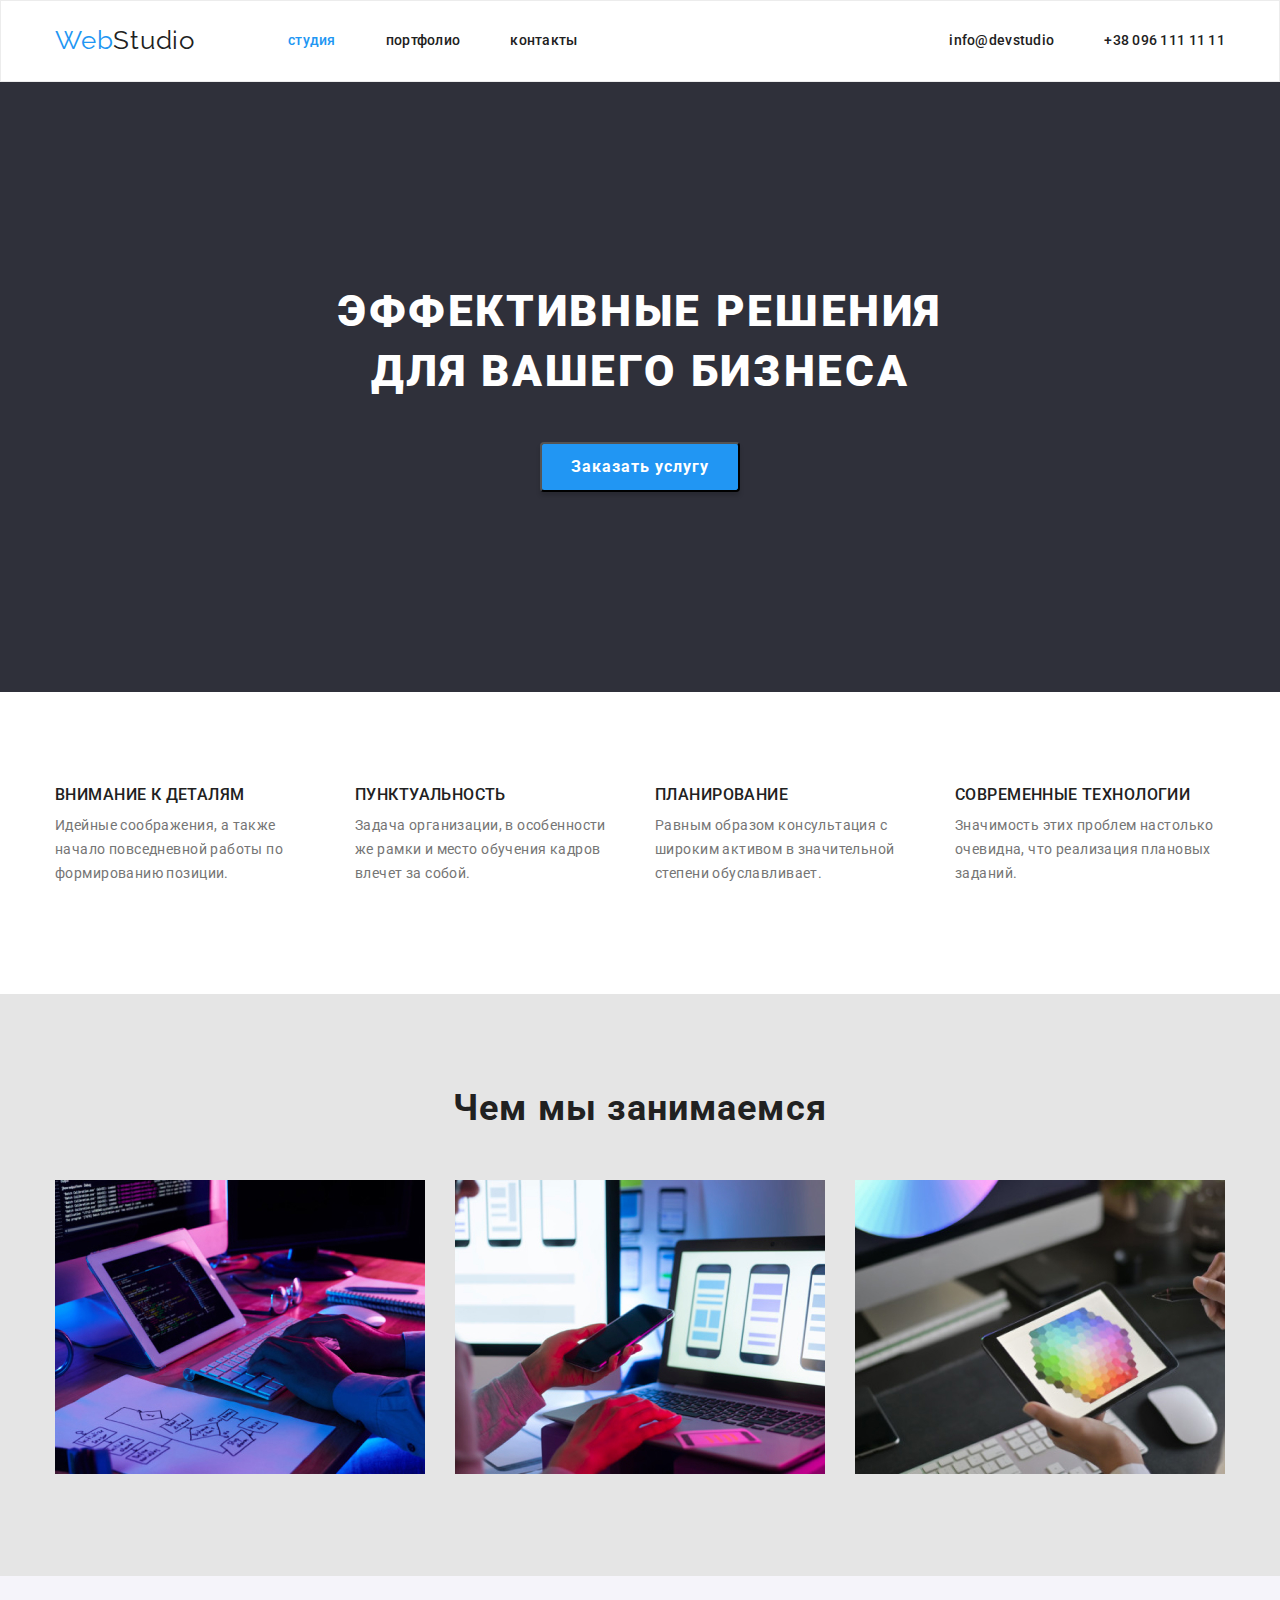
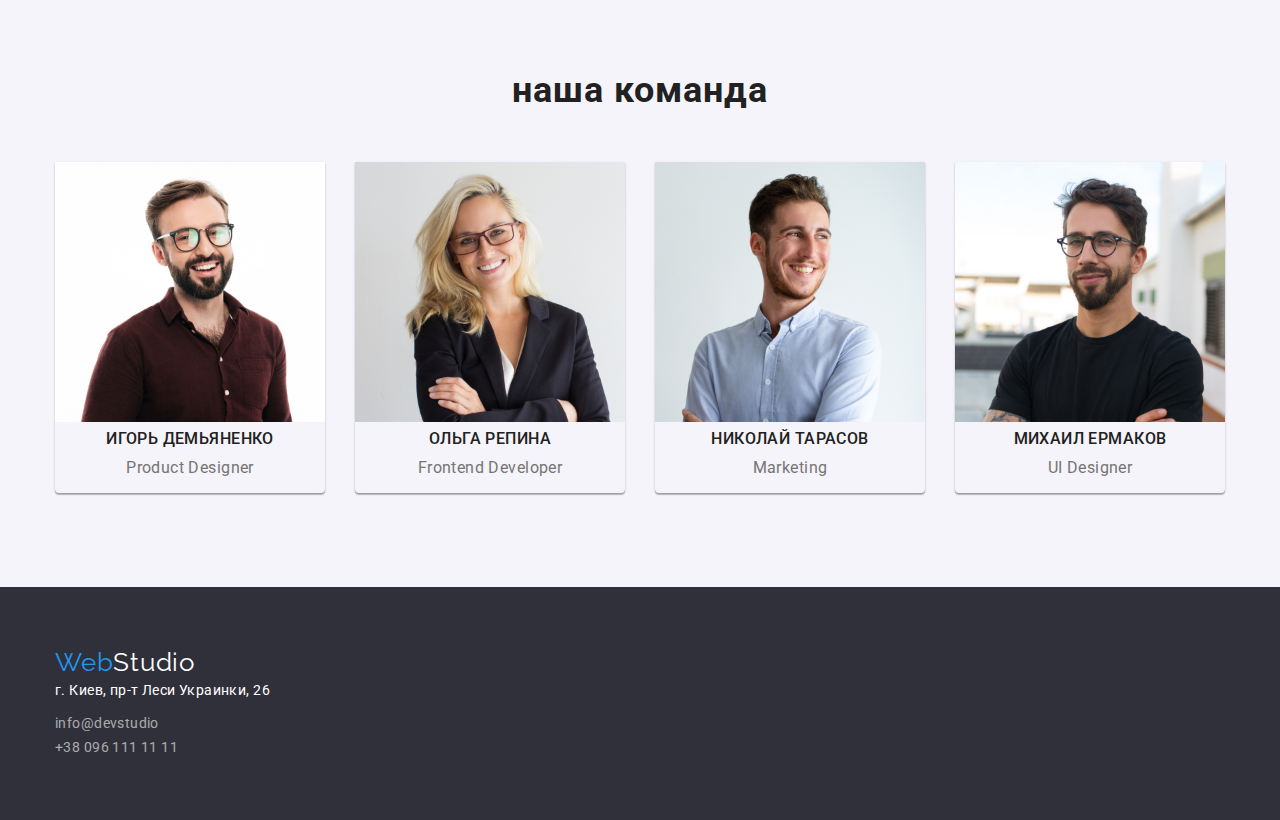
==== commit 61fdd516: "finish2" ====
--- a/index.html
+++ b/index.html
@@ -146,7 +146,8 @@
     </main>
     <!--футер-->
 
-    <footer class="footer">
+    <footer class="footer-bg">
+      <div class="container footer">
       <a href="./index.html" class="link logo logo-footer"><span class="logo-header">Web</span><span class="Studio-cl">Studio</span></a>
       <address class="address">
         <ul class="list">
@@ -155,6 +156,7 @@
           <li><a class="link contacts-addres" href="tel:+380961111111">+38 096 111 11 11</a></li>
         </ul>
       </address>
+    </div>
     </footer>
   </body>
 </html>
--- a/css/styles.css
+++ b/css/styles.css
@@ -248,11 +248,13 @@
     line-height: 1.18;
 }
 
+.footer-bg {
+    background-color: var(--blak-bg);
+}
+
 .footer {
-    background-color: var(--blak-bg);
     padding-top: 60px;
     padding-bottom: 60px;
-    padding-left: 215px;
 }
 
 .Studio-cl {
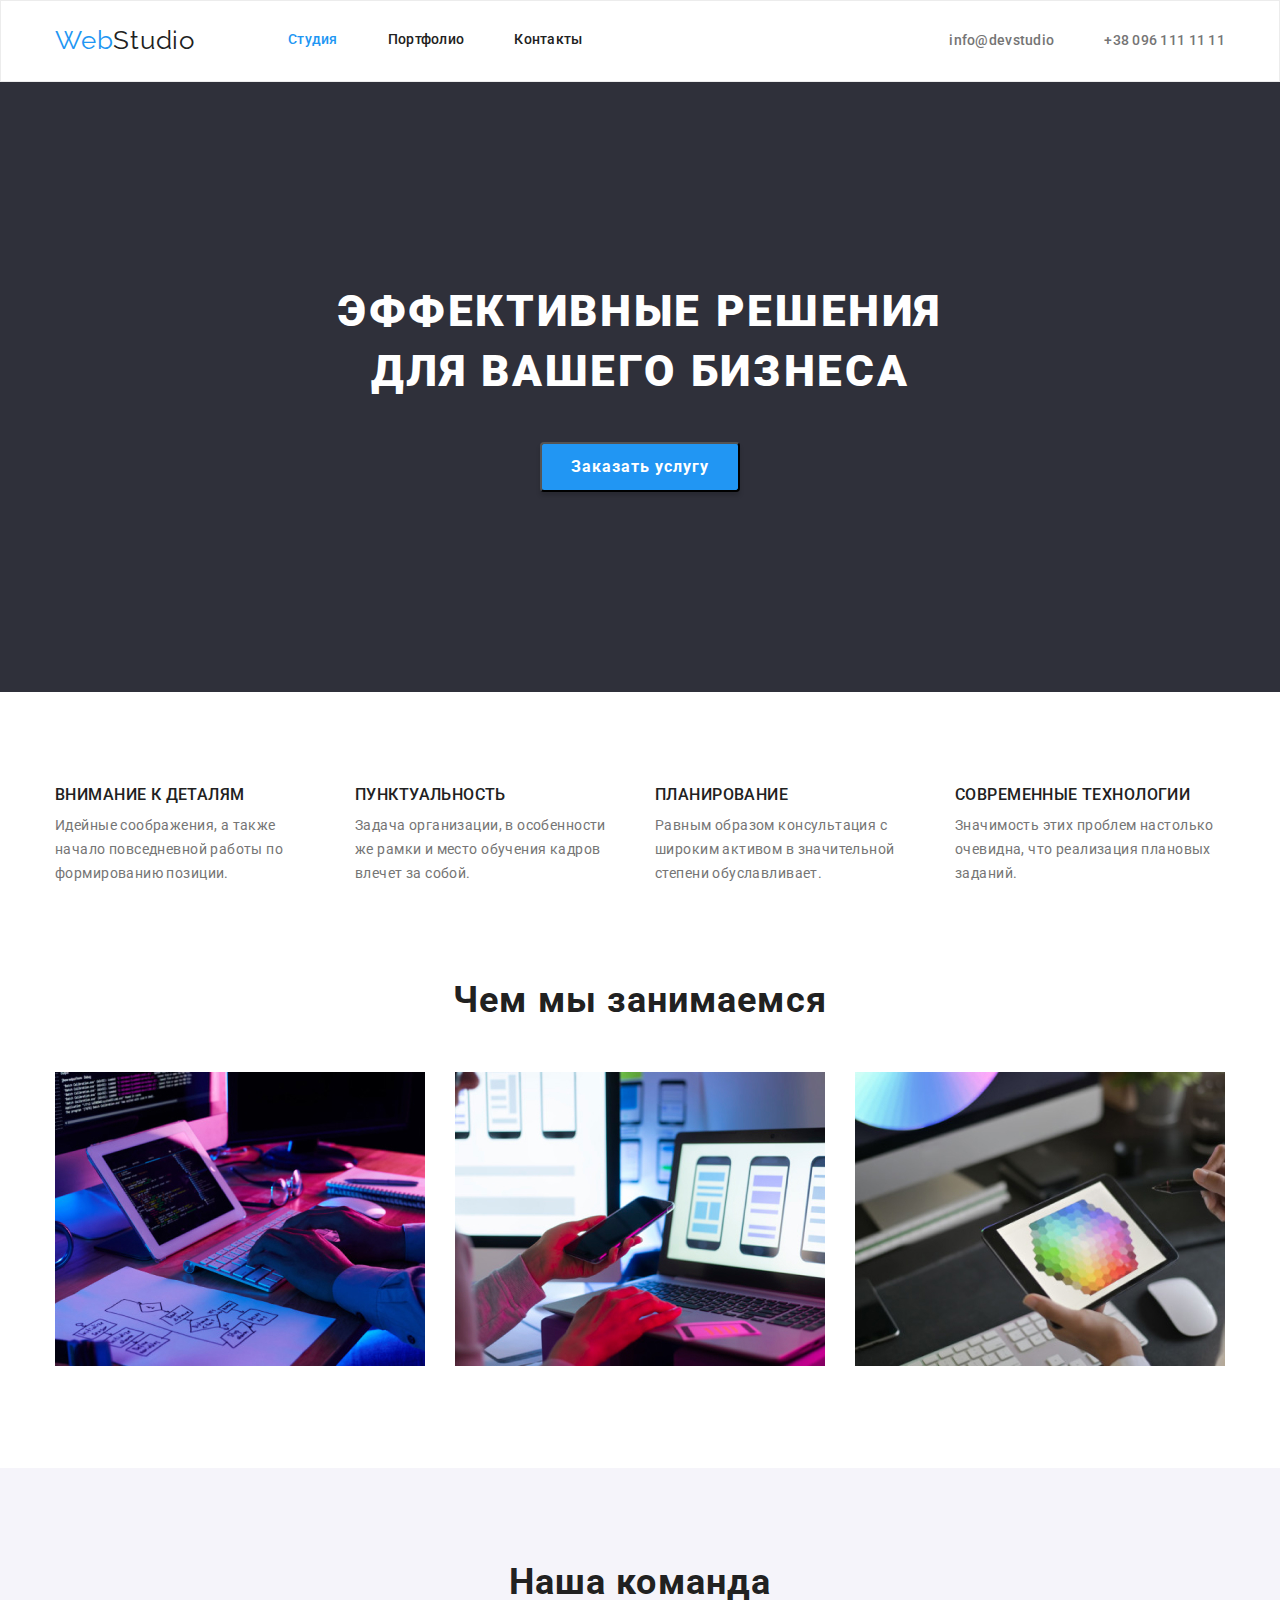
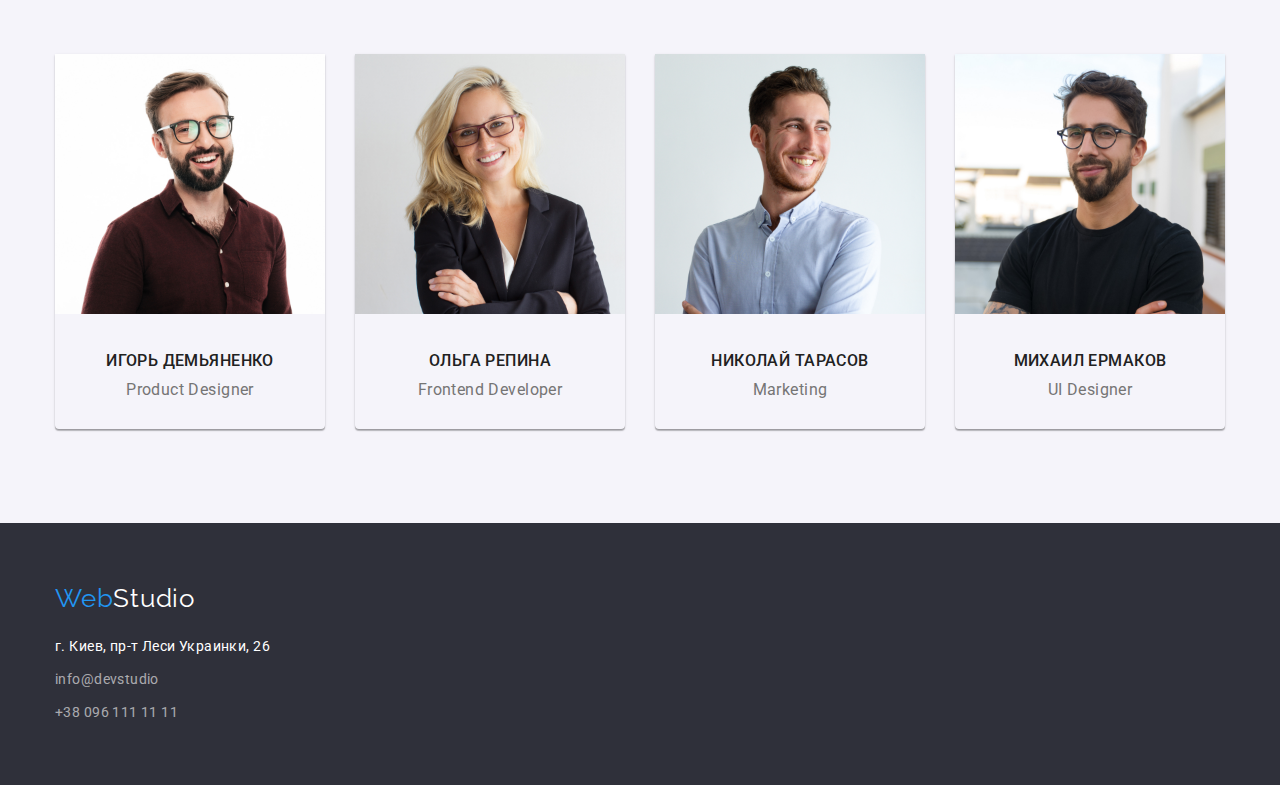
==== commit 79355052: "pravka mentora" ====
--- a/index.html
+++ b/index.html
@@ -16,9 +16,9 @@
       <a href="./index.html" class="link logo logo-marg"><span class="logo-header">Web</span>Studio</a>
       <nav class="text-nav">
         <ul class="menu list">
-          <li class="menu-item"><a href="./index.html" class="link accent-pege">студия</a></li>
-          <li class="menu-item"><a href="./portfolio.html" class="link">портфолио</a></li>
-          <li class="menu-item"><a href="" class="link">контакты</a></li>
+          <li class="menu-item"><a href="./index.html" class="link accent-pege">Студия</a></li>
+          <li class="menu-item"><a href="./portfolio.html" class="link">Портфолио</a></li>
+          <li class="menu-item"><a href="" class="link">Контакты</a></li>
         </ul>
       </nav>
 
@@ -78,7 +78,7 @@
 
       <!--чем мы занимаемся-->
 
-      <section class="section team-work">
+      <section class="img-section">
         <div class="container">
         <h2 class="title-section">Чем мы занимаемся</h2>
         <ul class="list card-set">
@@ -99,7 +99,7 @@
 
       <section class="section team">
         <div class="container">
-        <h2 class="title-section">наша команда</h2>
+        <h2 class="title-section">Наша команда</h2>
         <ul class="list card-set">
           <li class="item team-item">
             <img
@@ -108,9 +108,11 @@
               width="270"
               height="260"
             />
+            <div class="expert">
             <h3 class="title-text">Игорь Демьяненко</h3>
             <p lang="en" class="text-team-card">Product Designer</p>
-          </li>
+          </div>
+        </li>
           <li class="item team-item">
             <img
               src="./imeges/olga.jpg"
@@ -118,9 +120,9 @@
               width="270"
               height="260"
             />
-            <h3 class="title-text">Ольга Репина</h3>
+            <div class="expert"><h3 class="title-text">Ольга Репина</h3>
             <p lang="en" class="text-team-card">Frontend Developer</p>
-          </li>
+          </div></li>
           <li class="item team-item">
             <img
               src="./imeges/nikolay.jpg"
@@ -128,8 +130,8 @@
               width="270"
               height="260"
             />
-            <h3 class="title-text">Николай Тарасов</h3>
-            <p lang="en" class="text-team-card">Marketing</p>
+             <div class="expert"><h3 class="title-text">Николай Тарасов</h3>
+            <p lang="en" class="text-team-card">Marketing</p></div>
           </li>
           <li class="item team-item">
             <img
@@ -137,9 +139,10 @@
               alt="Михаил Ермаков"
               width="270"
               height="260"/>
-            <h3 class="title-text">Михаил Ермаков</h3>
+            <div class="expert">
+              <h3 class="title-text">Михаил Ермаков</h3>
             <p lang="en" class="text-team-card">UI Designer</p>
-          </li>
+          </div></li>
         </ul>
       </div>
       </section>
@@ -148,12 +151,12 @@
 
     <footer class="footer-bg">
       <div class="container footer">
-      <a href="./index.html" class="link logo logo-footer"><span class="logo-header">Web</span><span class="Studio-cl">Studio</span></a>
-      <address class="address">
-        <ul class="list">
-          <li class="address-street">г. Киев, пр-т Леси Украинки, 26</li>
-          <li><a class="link contacts-addres" href="mailto:info@devstudio">info@devstudio</a></li>
-          <li><a class="link contacts-addres" href="tel:+380961111111">+38 096 111 11 11</a></li>
+      <a href="./index.html" class="link logo"><span class="logo-header">Web</span><span class="Studio-cl">Studio</span></a>
+      <address class="address contacts-addres">
+        <ul class="list logo-mt">
+          <li class="mb-street"><a class="link adreds-cl" href="https://goo.gl/maps/qqkzdERcKgFT37uT7" target="_blank" rel="noopener noreferrer">г. Киев, пр-т Леси Украинки, 26</a></li>
+          <li class="mb-street"><a class="link contacts-cl" href="mailto:info@devstudio">info@devstudio</a></li>
+          <li><a class="link contacts-cl" href="tel:+380961111111">+38 096 111 11 11</a></li>
         </ul>
       </address>
     </div>
--- a/css/styles.css
+++ b/css/styles.css
@@ -41,6 +41,9 @@
     margin-top: 0;
 }
 
+p{margin-top: 0;
+margin-bottom: 0;}
+
 .container {
     width: 1200px;
     padding-left: 15px;
@@ -49,6 +52,8 @@
     margin-right: auto;
 }
 
+.img-section {margin-bottom: 94px;}
+
 .section {
     padding-top: 94px;
     padding-bottom: 94px;
@@ -56,6 +61,8 @@
 
 .header {
     border: 1px solid #ECECEC;
+        padding-top: 24px;
+        padding-bottom: 25px;
 }
 
 .header .container {
@@ -82,8 +89,7 @@
 
 .logo-marg {
     margin-right: 93px;
-    padding-top: 24px;
-    padding-bottom: 25px;
+
 }
 
 .visually-hidden {
@@ -132,7 +138,7 @@
 }
 
 .contacts {
-    color: var(--title-cl);
+    color: var(--mein-text-cl);
 }
 
 .contacts-marg {
@@ -182,10 +188,6 @@
     background-color: var(--gray-bg);
 }
 
-.team-work {
-    background-color: var(--bg);
-}
-
 .title-section {
     margin-bottom: 50px;
     font-weight: bold;
@@ -234,6 +236,9 @@
         0px 2px 1px rgba(0, 0, 0, 0.2);
 }
 
+.expert {padding-top: 30px;
+padding-bottom: 30px;}
+
 .title-text {
     font-weight: 500;
     font-size: 16px;
@@ -261,16 +266,16 @@
     color: var(--main-title-cl)
 }
 
-.address-street {
+.logo-mt{margin-top: 20px;}
+
+.adreds-cl {
     color: var(--main-title-cl);
-    padding-bottom: 9px;
-
-}
-
-
-.contacts-addres {
+    }
+
+.mb-street{margin-bottom: 9px;}
+
+.contacts-cl {
     color: rgba(255, 255, 255, 0.6);
-    padding-bottom: 9px;
 }
 
 .btn-filtr {
@@ -291,11 +296,12 @@
 }
 
 .button {
-    padding: 6px 22px
+    padding: 6px 22px;
+    border: transparent;
 }
 
 .section-filtr {
-    padding-bottom: 50px;
+
     margin-left: auto;
     margin-right: auto;
 }
@@ -311,6 +317,8 @@
     margin-right: 8px;
 }
 
+.mt-portfolio{margin-top: 50px;}
+
 .container-filter {
     margin-left: auto;
     margin-right: auto;
@@ -334,12 +342,3 @@
     line-height: 1.87;
     margin: 0 24px 20px 24px;
 }
-
-.section-portfolio {
-    background-color: var(--bg);
-}
-
-.logo-footer {
-    padding-top: 60px;
-    padding-bottom: 20px;
-}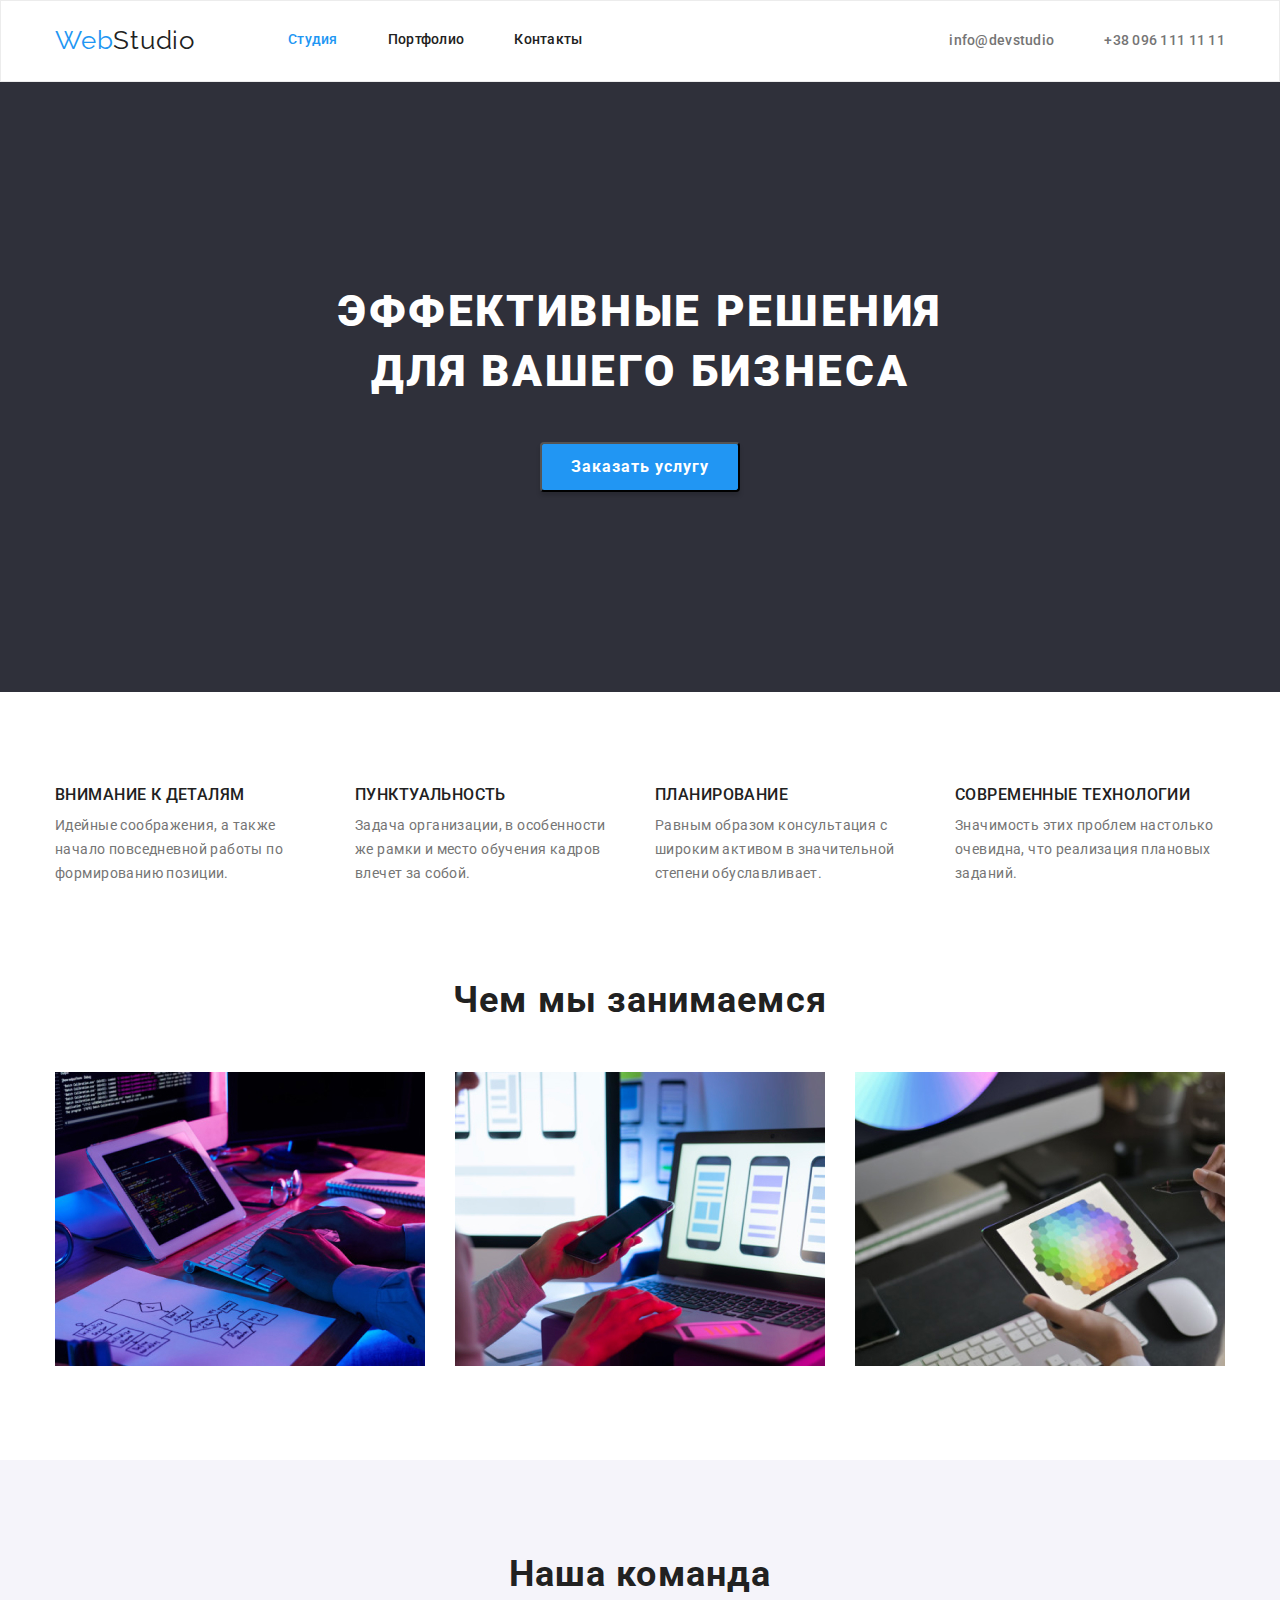
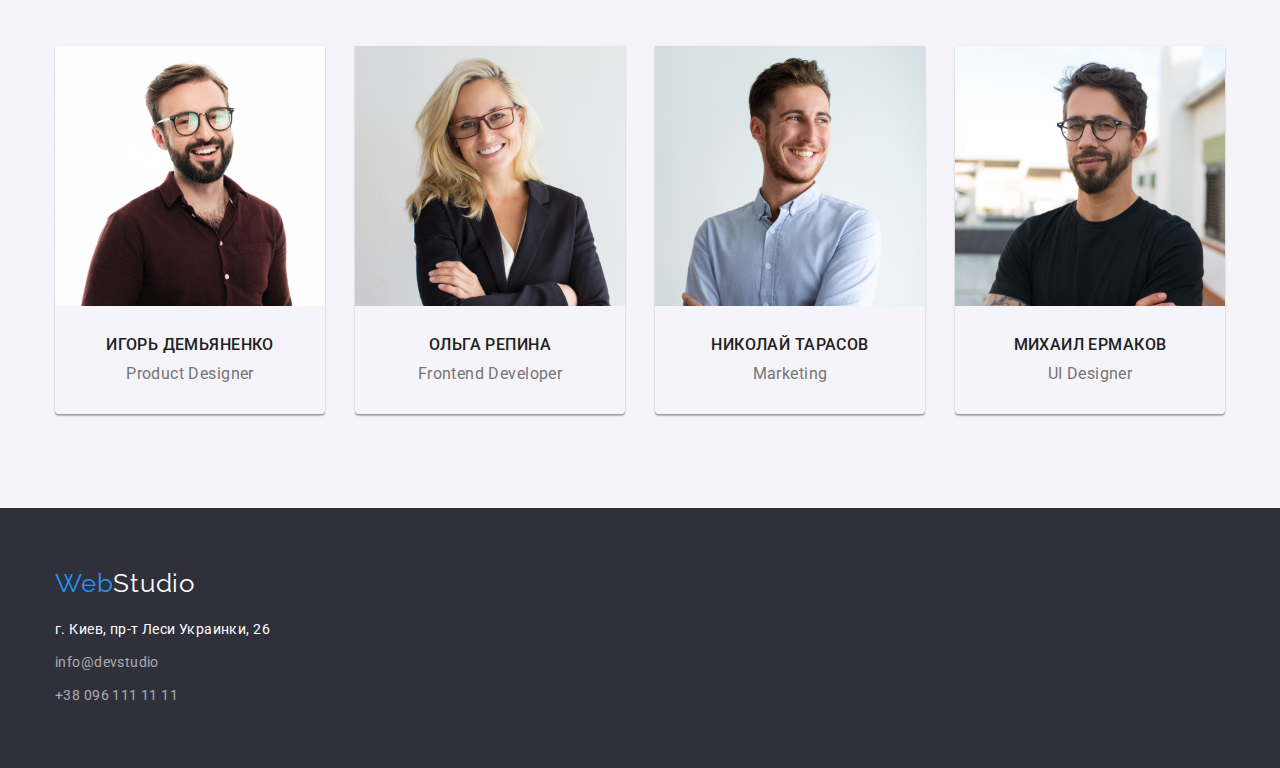
==== commit fe5aab50: "pravka mentora2" ====
--- a/index.html
+++ b/index.html
@@ -23,8 +23,8 @@
       </nav>
 
       <ul class="menu list contacts-marg">
-        <li class="mail-marg"><a class="link text-nav contacts" href="mailto:info@devstudio">info@devstudio</a></li>
-        <li><a class="link text-nav contacts" href="tel:+380961111111">+38 096 111 11 11</a></li>
+        <li class="kontakt-marg"><a class="link text-nav contacts" href="mailto:info@devstudio">info@devstudio</a></li>
+        <li class="kontakt-marg"><a class="link text-nav contacts" href="tel:+380961111111">+38 096 111 11 11</a></li>
       </ul>
     </div>
     </header>
@@ -151,9 +151,9 @@
 
     <footer class="footer-bg">
       <div class="container footer">
-      <a href="./index.html" class="link logo"><span class="logo-header">Web</span><span class="Studio-cl">Studio</span></a>
+      <a href="./index.html" class="link logo logo-mb"><span class="logo-header">Web</span><span class="Studio-cl">Studio</span></a>
       <address class="address contacts-addres">
-        <ul class="list logo-mt">
+        <ul class="list">
           <li class="mb-street"><a class="link adreds-cl" href="https://goo.gl/maps/qqkzdERcKgFT37uT7" target="_blank" rel="noopener noreferrer">г. Киев, пр-т Леси Украинки, 26</a></li>
           <li class="mb-street"><a class="link contacts-cl" href="mailto:info@devstudio">info@devstudio</a></li>
           <li><a class="link contacts-cl" href="tel:+380961111111">+38 096 111 11 11</a></li>
--- a/css/styles.css
+++ b/css/styles.css
@@ -13,7 +13,8 @@
     --border: #EEEEEE;
 }
 
-html, * {
+html,
+* {
     box-sizing: border-box;
 
 }
@@ -41,8 +42,16 @@
     margin-top: 0;
 }
 
-p{margin-top: 0;
-margin-bottom: 0;}
+p {
+    margin-top: 0;
+    margin-bottom: 0;
+}
+
+img {
+    display: block;
+    max-width: 100%;
+    height: auto;
+}
 
 .container {
     width: 1200px;
@@ -52,7 +61,9 @@
     margin-right: auto;
 }
 
-.img-section {margin-bottom: 94px;}
+.img-section {
+    padding-bottom: 94px;
+}
 
 .section {
     padding-top: 94px;
@@ -61,8 +72,8 @@
 
 .header {
     border: 1px solid #ECECEC;
-        padding-top: 24px;
-        padding-bottom: 25px;
+    padding-top: 24px;
+    padding-bottom: 25px;
 }
 
 .header .container {
@@ -145,7 +156,7 @@
     margin-left: auto;
 }
 
-.mail-marg {
+.kontakt-marg:not(:last-child) {
     margin-right: 50px;
 }
 
@@ -236,8 +247,10 @@
         0px 2px 1px rgba(0, 0, 0, 0.2);
 }
 
-.expert {padding-top: 30px;
-padding-bottom: 30px;}
+.expert {
+    padding-top: 30px;
+    padding-bottom: 30px;
+}
 
 .title-text {
     font-weight: 500;
@@ -266,13 +279,18 @@
     color: var(--main-title-cl)
 }
 
-.logo-mt{margin-top: 20px;}
+.logo-mb {
+    display: block;
+    margin-bottom: 20px;
+}
 
 .adreds-cl {
     color: var(--main-title-cl);
-    }
-
-.mb-street{margin-bottom: 9px;}
+}
+
+.mb-street {
+    margin-bottom: 9px;
+}
 
 .contacts-cl {
     color: rgba(255, 255, 255, 0.6);
@@ -290,9 +308,10 @@
     border-radius: 4px;
 }
 
-.as {
+.location-text {
     justify-content: center;
     width: 100%;
+    margin-bottom: 50px;
 }
 
 .button {
@@ -300,24 +319,20 @@
     border: transparent;
 }
 
+.button:hover,
+button:focus {
+    color: var(--link-cl);
+    cursor: pointer;
+}
+
 .section-filtr {
-
     margin-left: auto;
     margin-right: auto;
-}
-
-.btn-filtr:hover,
-.btn-filtr:focus {
-    color: var(--main-title-cl);
-    background-color: var(--link-cl);
-    cursor: pointer;
 }
 
 .btn-filtr:not(:last-child) {
     margin-right: 8px;
 }
-
-.mt-portfolio{margin-top: 50px;}
 
 .container-filter {
     margin-left: auto;
@@ -332,13 +347,14 @@
     line-height: 2;
     letter-spacing: 0.06em;
     color: var(--title-cl);
-    margin: 20px 24px 4px 24px;
-}
-
-
+    margin-bottom: 4px;
+}
+
+.img-text {
+    padding: 20px 24px;
+}
 
 .text-portfolio {
     font-size: 16px;
     line-height: 1.87;
-    margin: 0 24px 20px 24px;
-}
+}